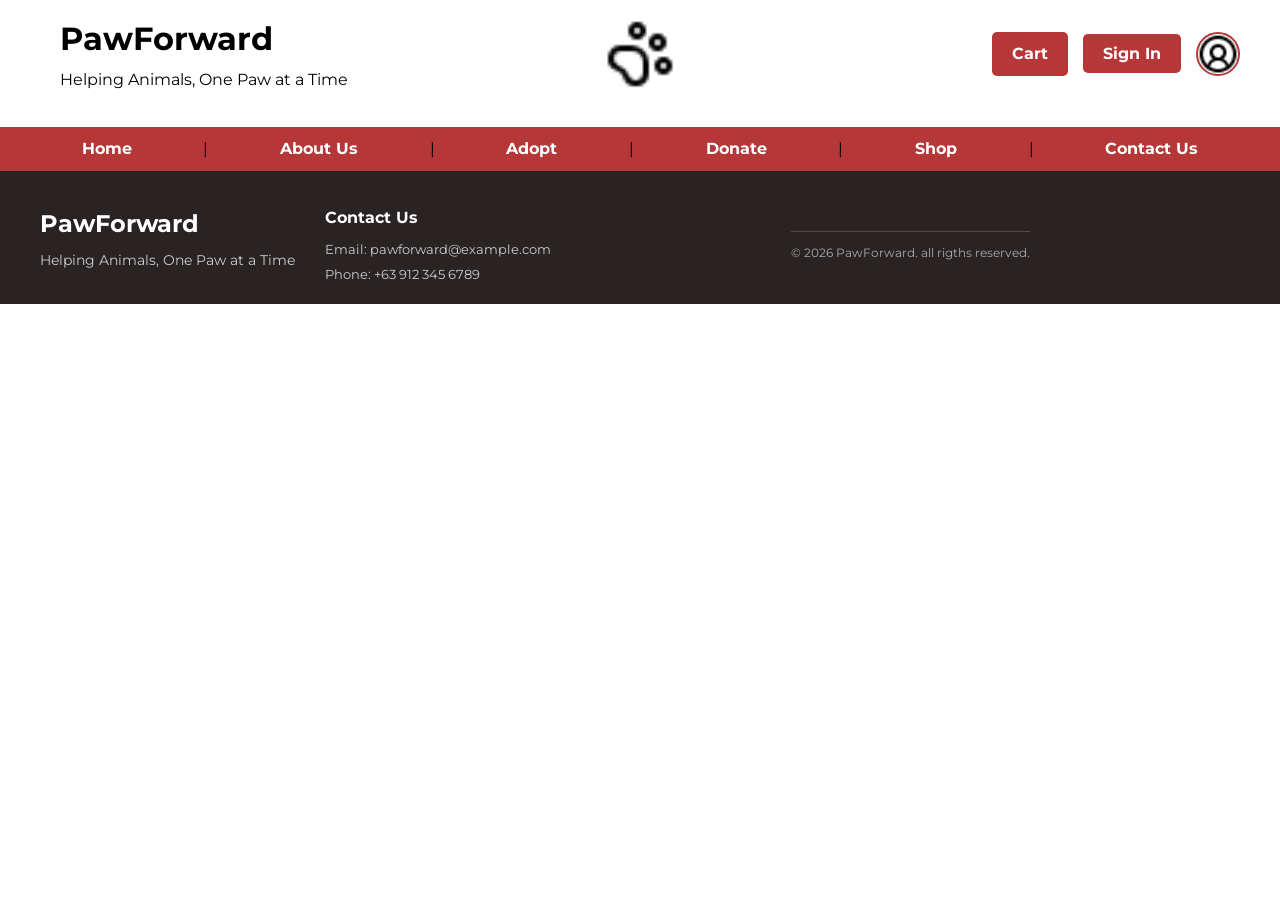
==== about.html @ 4cfcea6f "Initial commit" ====
<!DOCTYPE html>
<html lang="en">
<head>
    <meta charset="UTF-8">
    <meta name="viewport" content="width=device-width, initial-scale=1.0">
    <title>PawForward | About Us</title>
    <link href="https://fonts.googleapis.com/css2?family=Montserrat:wght@400;700&display=swap" rel="stylesheet">
    <link rel="stylesheet" href="style.css">
</head>
<body>
    
<header>
    <div class="header-container">

        <div class="header-left">
            <h1>PawForward</h1>
            <p>Helping Animals, One Paw at a Time</p>
        </div>

        <div class="header-center">
            <img src="images/logo.png" alt="PawForward Logo">
        </div>

        <div class="header-right">
            <a href="cart.html" class="header-button">Cart</a>

            <button type="button" class="header-button" id="openPopup">
                Sign In
            </button>

            <img src="images/user.png" alt="Profile"
                 class="profile-picture">
        </div>

    </div>

    <nav>
        <ul>
            <li><a href="index.html">Home</a></li>
            <li>|</li>
            <li><a href="about.html">About Us</a></li>
            <li>|</li>
            <li><a href="adopt.html">Adopt</a></li>
            <li>|</li>
            <li><a href="donate.html">Donate</a></li>
            <li>|</li>
            <li><a href="shop.html">Shop</a></li>
            <li>|</li>
            <li><a href="contact.html">Contact Us</a></li>
        </ul>
    </nav>
</header>
    <iframe 
        src="popup/account-popup.html"
        id="popFrame"
        class="popup-frame">
    </iframe>
    <div id="footer-placeholder"></div>
    <script src="script.js"></script>
</body>
</html>
---- style.css ----
body {
    margin: 0;
   font-family: 'Montserrat', sans-serif; 
   font-weight: 400;
   font-size: 16px;
   line-height: 1.5;
}

header {
    text-align: left;
}

header h1 {
    margin: 0 0 5px 20px;
}

header p {
    margin: 0 0 0 20px;
}
header h1, nav a {
    font-weight: 700;
}

.header-container {
    display: flex;
    justify-content: space-between;
    align-items: center;
    padding: 15px 40px; 
}

.header-left {
    flex: 1;
    text-align: left;
}

.header-center {
    flex: 1;
    display: flex;
    justify-content: center;
}

.header-center img {
    width: 70px;
    height: 70px;
    object-fit: contain;
}

.header-right {
    flex: 1;
    display: flex;
    justify-content: flex-end;
    align-items: center;
    gap: 15px;
}

nav ul {
    display: flex;
    justify-content: space-evenly;
    align-items: center;
    list-style: none;
    padding: 0;
    margin: 0;
}

nav a {
    text-decoration: none;
    color: white;
    transition: color 0.4s ease, transform 0.4s ease;
    display: inline-block;
}

nav a:hover {
    color: rgb(146, 146, 146);
    transform: scale(1.05);
    
}

nav {
    margin-top: 20px;
    background-color: rgb(182, 55, 55);
    padding: 10px;
    width: 100%;
    box-sizing: border-box;
}

.header-button {
    display: inline-block;
    font-family: inherit;
    font-size: inherit;
    text-decoration: none;
    text-align: center;
    color: white;
    background-color: rgb(182, 55, 55);
    padding: 10px 20px;
    border: none;
    border-radius: 5px;
    font-weight: 700;
    cursor: pointer;
    transition: background-color 0.3s ease, transform 0.3s ease;
}

.header-button:hover {
    background-color: rgb(140, 40, 40);
    transform: translateY(-2px);
}

.profile-picture {
    width: 40px;
    height: 40px;
    border-radius: 50%;
    object-fit: cover;
    border: 2px solid rgb(182, 55, 55);
}

.popup-frame {
    display: none;
    position: fixed;
    top: 0;
    left: 0;
    width: 100%;
    height: 100%;
    border: none;
    z-index: 1000;
}

.intro-section {
    position: relative;
    width: 70%;
    max-width: 800px;
    margin: -80px auto 40px;
    padding: 35px 45px;
    box-sizing: border-box;
    background-color: white;
    text-align: center;
    color: #333;
    border-radius: 10px;
    box-shadow: 0 8px 25px rgba(0, 0, 0, 0.15);
}

.intro-image {
    width: 100%;
    height: 400px;
    overflow: hidden;
}

.intro-image img {
    width: 100%;
    height: 100%;
    display: block;
    object-fit: cover;
    object-position: center;
}

.intro-section h2 {
    font-size: 32px;
    margin: 0 0 15px;
}

.intro-section p {
    max-width: 700px;
    margin: 0 auto;
    line-height: 1.8;
}

.hero {
    min-height: 450px;
    display: flex;
    align-items: center;
    background-image: linear-gradient(
        to right,
        rgb(182, 55, 55) 0%,
        rgba(182, 55, 55, 0.95) 30%,
        rgba(182, 55, 55, 0.75) 45%,
        rgba(182, 55, 55, 0.35) 60%,
        rgba(182, 55, 55, 0.2) 75%,
        rgba(182, 55, 55, 0) 80%
    ),
    url("images/hero-dogs.jpg");

    background-size: 100% 100%;
    background-position: center;
    background-repeat: no-repeat;
}

.hero-content {
    width: 45%;
    padding: 50px;
    color: white;
    box-sizing: border-box;
}

.hero-content h2 {
    font-size: 38px;
    line-height: 1.2;
    margin: 0 0 20px;
}

.hero-content p {
    font-size: 16px;
    line-height: 1.8;
    margin: 0 0 25px
}

.hero-button {
    display: inline-block;
    padding: 12px 25px;
    background-color: white;
    color: rgb(182, 55, 55);
    text-decoration: none;
    font-weight: 700;
    border-radius: 5px;
    transition: background-color 0.3s ease, transform 0.3s ease;
}

.hero-button:hover {
    background-color: #eeeeee;
    transform: translateY(-2px);
}

.container {
    max-width: 1100px;
    margin: 0 auto;
    padding: 40px 20px;
}

.container h2{
    font-size: 32px;
    margin: 0 0 8px;
    text-align: center;
}

.subtitle {
    text-align: center;
    margin: 0 0 35px;
}

.shop-grid {
    display: grid;
    grid-template-columns: repeat(3, 1fr);
    gap: 25px;
}

.item-card {
    display: flex;
    flex-direction: column;
    border: 1px solid #e3d3d3;
    border-radius: 10px;
    overflow: hidden;
    background: white;
    transition: transform 0.3s ease, box-shadow 0.3s ease;
}

.item-card:hover{
    transform: translateY(-4px);
    box-shadow: 0 8px 18px rgba(0, 0, 0, 0.1);
}

.item-img {
    height: 180px;
    background: #faf3f3;
}
 
.item-img img {
    width: 100%;
    height: 100%;
    object-fit: cover;
    display: block;
}

.item-body {
    padding: 18px;
    display: flex;
    flex-direction: column;
    gap: 6px;
    flex: 1;
}

.item-body h3 {
    margin: 0;
    font-size: 18px;
}

.item-body .desc {
    margin: 0;
    font-size: 14px;
}

.price {
    font-weight: 700;
    color: rgb(182, 55, 55);
    font-size: 20px;
}

.stock {
    font-size: 13px;
    color: #777;
}

.btn {
    display: inline-block;
    text-align: center;
    text-decoration: none;
    color: white;
    background-color: rgb(182, 55, 55);
    padding: 10px 18px;
    border-radius: 5px;
    font-weight: 700;
    margin-top: auto;
    transition: background-color 0.3s ease, transform 0.3s ease;
}

.btn:hover {
    background-color: rgb(140, 40, 40);
    transform: translateY(-2px)
}

.animal-grid {
    display: grid;
    grid-template-columns: repeat(3, 1fr);
    gap: 30px;
}

.animal-card {
    display: flex;
    flex-direction: column;
    border: 1px solid #e3d3d3;
    border-radius: 12px;
    overflow: hidden;
    background: white;
    transition: transform 0.3s ease, box-shadow 0.3s ease;
}

.animal-card:hover {
    transform: translateY(-4px);
    box-shadow: 0 8px 18px rgba(0, 0, 0, 0.12);
}

.animal-type {
    margin: 0;
    padding: 12px 18px;
    text-align: center;
    font-size: 14px;
    font-weight: 700;
    color: rgb(182, 55, 55);
    text-transform: uppercase;
    letter-spacing: 0.5px;
    background: #faf3f3;
}

.animal-type span {
    color: #333;
    font-weight: 400;
    text-transform: none;
    letter-spacing: 0;
}

.animal-pic {
    height: 320px;
    background: #faf3f3;
}

.animal-pic img {
    width: 100%;
    height: 100%;
    object-fit: cover;
    display: block;
}

.animal-info {
    padding: 16px 18px 20px;
    display: flex;
    flex-direction: column;
    gap: 6px;
    flex: 1;
}

.animal-info h3 {
    margin: 0;
    font-size: 20px;
}

.animal-desc {
    margin: 0 0 8px;
    font-size: 14px;
    color: #555;
}

.animal-info .btn {
    align-self: center;
    font-size: 14px;
    padding: 8px 16px;
}

.donate-box {
    max-width: 750px;
    margin: 0 auto;
    padding: 30px;
    border: 1px solid #e3d3d3;
    border-radius: 10px;
    background: #faf3f3;
    text-align: center;
}

.raised {
    font-size: 36px;
    font-weight: 28px;
    color: rgb(182, 55, 55);
    margin: 0;
}

.goal-text {
    margin: 0 0 20px;
}

.progress {
    width: 100px;
    height: 28px;
    background: #e8dada;
    border-radius: 20px;
    overflow: hidden;
}

.progress-fill {
    height: 100%;
    width: 0%;
    background: linear-gradient(90deg, rgb(140, 40, 40), rgb(182, 55, 55));
    border-radius: 20px;
    transition: width 0.8s ease; 
}

.progress-marks {
    display: flex;
    justify-content: space-between;
    font-size: 13px;
    margin-top: 6px;
}

.donate-amounts {
    display: flex;
    justify-content: center;
    gap: 12px;
    margin-top: 25px;
    flex-wrap: wrap;
}

.btn-outline {
    background-color: white;
    color: rgb(182, 55, 55);
    border: 2px solid rgb(182, 55, 55);
}

.btn-outlin:hover {
    background-color: #faf3f3;
}

.custom-amount {
    margin-top: 25px;
}

.custom-amount label {
    display: block;
    font-weight: 700;
    margin-bottom: 8px;
}

.amount-input {
    display: flex;
    align-items: center;
    max-width: 260px;
    margin: 0 auto;
    padding: 0 12px;
    background: white;
    border: 2px solid #ccc;
    border-radius: 5px;
}

.amount-input:focus-within {
    border-color: rgb(182, 55, 55);
}

.amount-input span {
    font-weight: 700;
    font-size: 18px;
    color: rgb(182, 55, 55);
}

.amount-input input {
    flex: 1;
    width: 100%;
    padding: 10px;
    border: none;
    background: transparent;
    font-family: inherit;
    font-size: 18px;
}

.donate-now {
    margin-top: 25px;
    padding: 14px 50px;
    font-family: inherit;
    font-size: 18px;
    border: none;
    cursor: pointer;
}
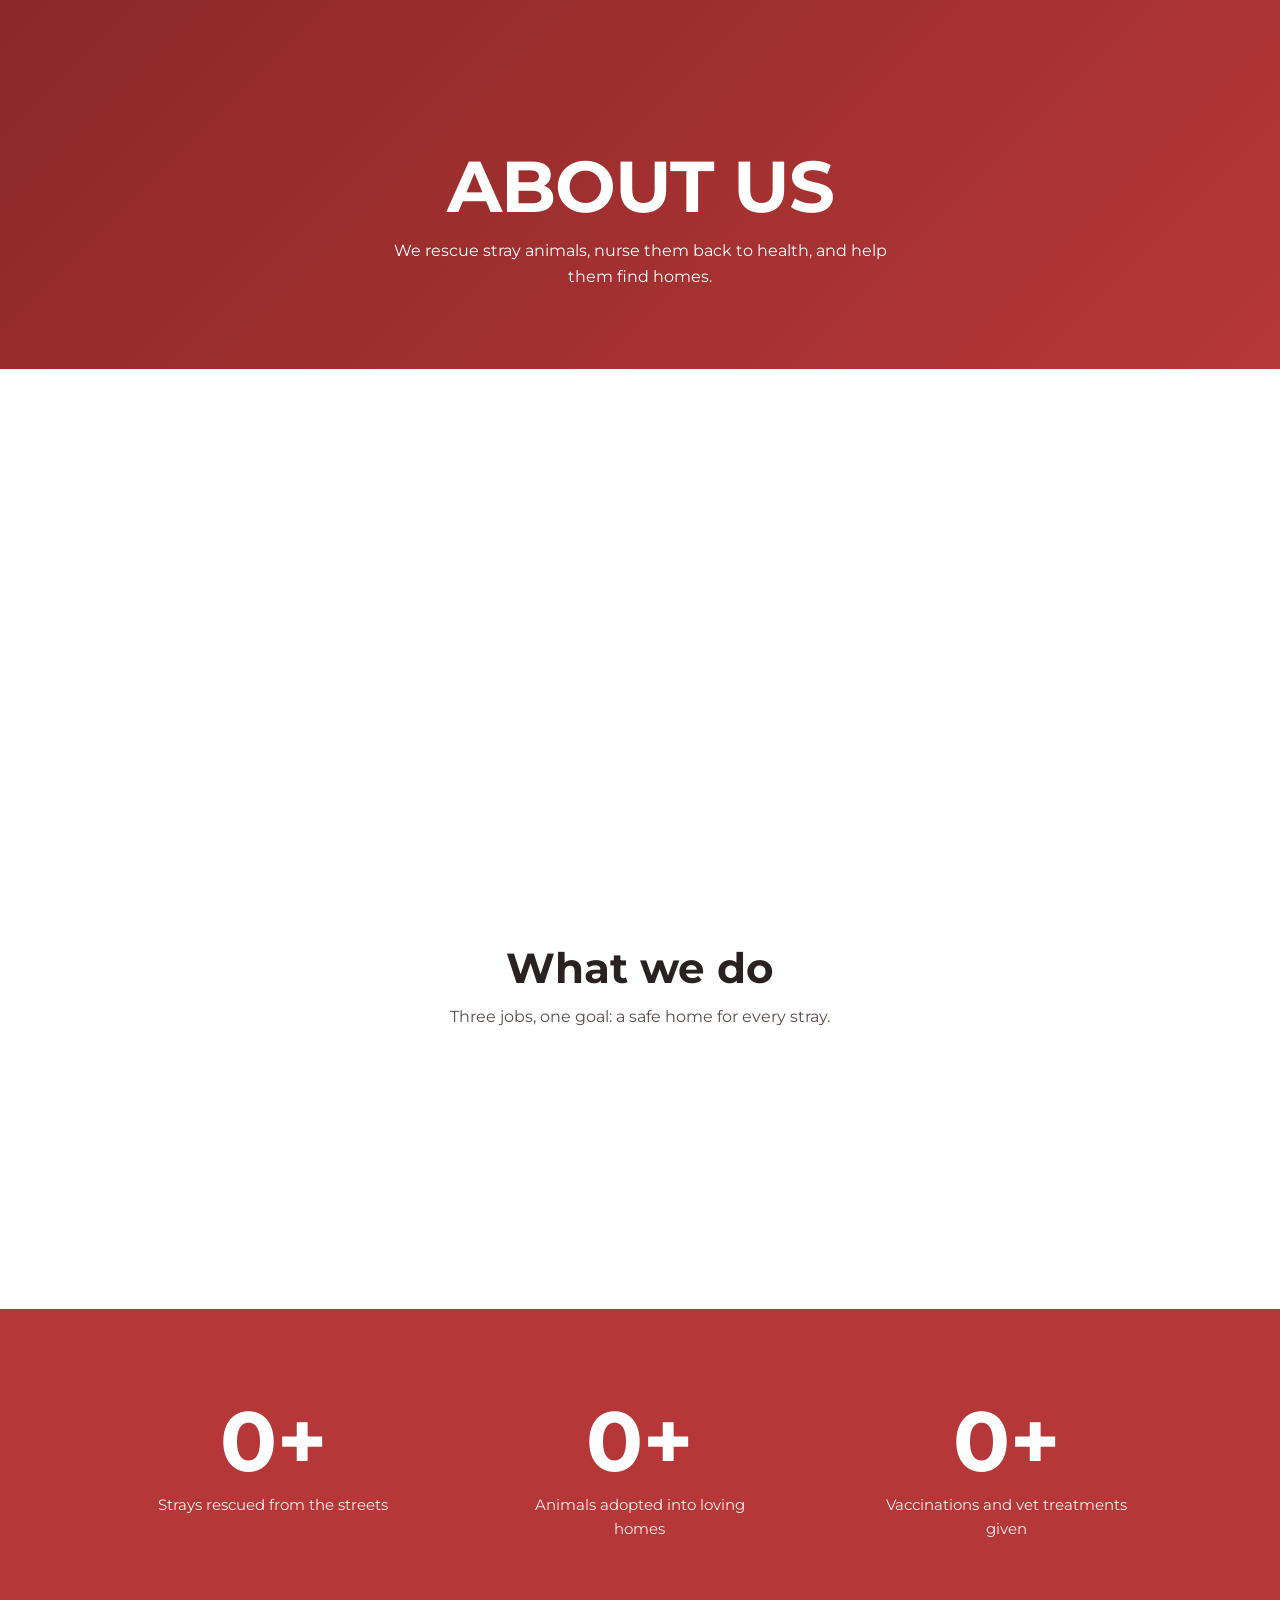
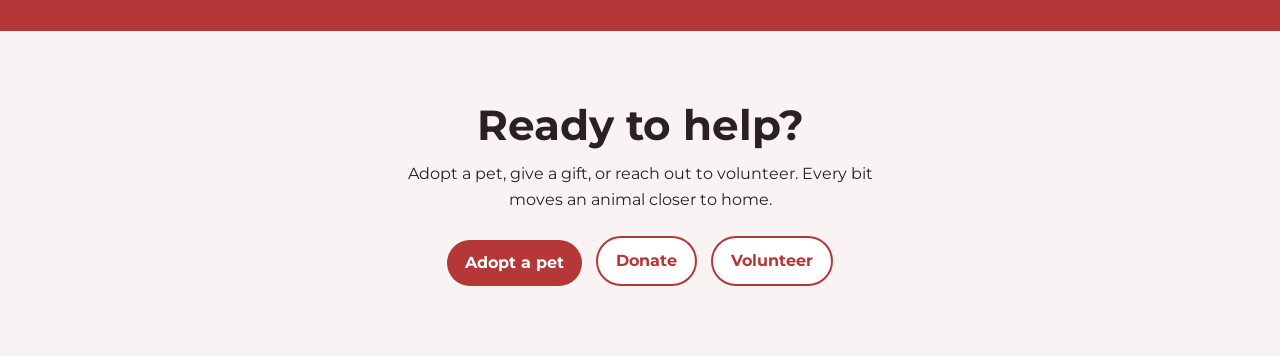
==== commit 92856203: "Initial commit" ====
--- a/about.html
+++ b/about.html
@@ -4,58 +4,65 @@
     <meta charset="UTF-8">
     <meta name="viewport" content="width=device-width, initial-scale=1.0">
     <title>PawForward | About Us</title>
+    <link rel="preconnect" href="https://fonts.googleapis.com">
     <link href="https://fonts.googleapis.com/css2?family=Montserrat:wght@400;700&display=swap" rel="stylesheet">
     <link rel="stylesheet" href="style.css">
 </head>
 <body>
-    
-<header>
-    <div class="header-container">
 
-        <div class="header-left">
-            <h1>PawForward</h1>
-            <p>Helping Animals, One Paw at a Time</p>
+<div id="header-mount"></div>
+<script src="layout.js"></script>
+
+<section class="page-banner">
+    <h1><span>About us</span></h1>
+    <p>We rescue stray animals, nurse them back to health, and help them find homes.</p>
+</section>
+
+<section class="container story">
+    <div class="story-img ph reveal">
+        <img src="images/about-team.jpg" alt="PawForward volunteers with rescued dogs" loading="lazy" onerror="this.remove()">
+    </div>
+    <div class="reveal">
+        <h2>Why we started</h2>
+        <p>PawForward began with a few neighbors feeding the strays on their street. Today we rescue dogs and cats, treat their injuries, vaccinate them, and place them with families who are ready to love them.</p>
+        <p>Every animal that comes through our doors is checked by a vet, fed well, and given time to trust people again.</p>
+        <a href="adopt.html" class="btn">Meet the animals</a>
+    </div>
+</section>
+
+<section class="container" style="padding-top:20px">
+    <h2>What we do</h2>
+    <p class="subtitle">Three jobs, one goal: a safe home for every stray.</p>
+    <div class="pillars">
+        <div class="pillar reveal"><h3>Rescue</h3><p>We respond to reports of strays and injured animals and bring them to safety.</p></div>
+        <div class="pillar reveal"><h3>Rehabilitate</h3><p>Vet care, vaccines, spay and neuter, and daily love until they are healthy and ready.</p></div>
+        <div class="pillar reveal"><h3>Rehome</h3><p>We match each animal with an adopter and follow up after they go home.</p></div>
+    </div>
+</section>
+
+<section class="impact">
+    <div class="container impact-grid">
+        <div><div class="impact-num"><span data-count="1200">0</span>+</div><p>Strays rescued from the streets</p></div>
+        <div><div class="impact-num"><span data-count="850">0</span>+</div><p>Animals adopted into loving homes</p></div>
+        <div><div class="impact-num"><span data-count="3400">0</span>+</div><p>Vaccinations and vet treatments given</p></div>
+    </div>
+</section>
+
+<section class="cta-band">
+    <div class="container">
+        <h2>Ready to help?</h2>
+        <p>Adopt a pet, give a gift, or reach out to volunteer. Every bit moves an animal closer to home.</p>
+        <div class="cta-actions">
+            <a href="adopt.html" class="btn">Adopt a pet</a>
+            <a href="donate.html" class="btn btn-outline">Donate</a>
+            <a href="contact.html" class="btn btn-outline">Volunteer</a>
         </div>
+    </div>
+</section>
 
-        <div class="header-center">
-            <img src="images/logo.png" alt="PawForward Logo">
-        </div>
-
-        <div class="header-right">
-            <a href="cart.html" class="header-button">Cart</a>
-
-            <button type="button" class="header-button" id="openPopup">
-                Sign In
-            </button>
-
-            <img src="images/user.png" alt="Profile"
-                 class="profile-picture">
-        </div>
-
-    </div>
-
-    <nav>
-        <ul>
-            <li><a href="index.html">Home</a></li>
-            <li>|</li>
-            <li><a href="about.html">About Us</a></li>
-            <li>|</li>
-            <li><a href="adopt.html">Adopt</a></li>
-            <li>|</li>
-            <li><a href="donate.html">Donate</a></li>
-            <li>|</li>
-            <li><a href="shop.html">Shop</a></li>
-            <li>|</li>
-            <li><a href="contact.html">Contact Us</a></li>
-        </ul>
-    </nav>
-</header>
-    <iframe 
-        src="popup/account-popup.html"
-        id="popFrame"
-        class="popup-frame">
-    </iframe>
-    <div id="footer-placeholder"></div>
-    <script src="script.js"></script>
+<div id="footer-placeholder"></div>
+<script src="core.js"></script>
+<script src="script.js"></script>
+<script src="cart.js"></script>
 </body>
 </html>
--- a/style.css
+++ b/style.css
@@ -1,504 +1,437 @@
+:root {
+    --red: rgb(182, 55, 55);
+    --red-dark: rgb(140, 40, 40);
+    --blush: #faf3f3;
+    --line: #e3d3d3;
+    --ink: #2a2222;
+    --ease: cubic-bezier(.2, .7, .2, 1);
+}
+
+* { box-sizing: border-box; }
+html { scroll-behavior: smooth; }
+
 body {
     margin: 0;
-   font-family: 'Montserrat', sans-serif; 
-   font-weight: 400;
-   font-size: 16px;
-   line-height: 1.5;
-}
-
-header {
-    text-align: left;
-}
-
-header h1 {
-    margin: 0 0 5px 20px;
-}
-
-header p {
-    margin: 0 0 0 20px;
-}
-header h1, nav a {
-    font-weight: 700;
-}
+    font-family: 'Montserrat', sans-serif;
+    font-size: 16px;
+    line-height: 1.6;
+    color: var(--ink);
+}
+
+img { max-width: 100%; }
+a:focus-visible, button:focus-visible, input:focus-visible { outline: 3px solid #f2b8b8; outline-offset: 2px; }
+
+/* ---------- Header: transparent over hero, solid after scroll ---------- */
+.site-header {
+    position: fixed;
+    inset: 0 0 auto 0;
+    z-index: 100;
+    color: white;
+    transition: background-color .4s var(--ease), box-shadow .4s var(--ease), transform .4s var(--ease);
+}
+.site-header.scrolled {
+    background: var(--red);
+    box-shadow: 0 4px 20px rgba(0, 0, 0, .18);
+}
+.site-header.hide { transform: translateY(-100%); }
 
 .header-container {
     display: flex;
+    align-items: center;
     justify-content: space-between;
-    align-items: center;
-    padding: 15px 40px; 
-}
-
-.header-left {
-    flex: 1;
-    text-align: left;
-}
-
-.header-center {
-    flex: 1;
-    display: flex;
-    justify-content: center;
-}
-
-.header-center img {
-    width: 70px;
-    height: 70px;
-    object-fit: contain;
-}
-
-.header-right {
-    flex: 1;
-    display: flex;
-    justify-content: flex-end;
-    align-items: center;
-    gap: 15px;
-}
-
-nav ul {
-    display: flex;
-    justify-content: space-evenly;
-    align-items: center;
-    list-style: none;
-    padding: 0;
-    margin: 0;
-}
-
+    gap: 20px;
+    padding: 14px 40px;
+}
+.brand { display: flex; align-items: center; gap: 14px; color: inherit; text-decoration: none; }
+.brand img { width: 54px; height: 54px; object-fit: contain; }
+.brand strong { display: block; font-size: 22px; line-height: 1.1; }
+.brand small { font-size: 12px; opacity: .9; }
+
+nav ul { display: flex; align-items: center; gap: 28px; list-style: none; margin: 0; padding: 0; }
 nav a {
+    position: relative;
+    color: white;
     text-decoration: none;
-    color: white;
-    transition: color 0.4s ease, transform 0.4s ease;
-    display: inline-block;
-}
-
-nav a:hover {
-    color: rgb(146, 146, 146);
-    transform: scale(1.05);
-    
-}
-
-nav {
-    margin-top: 20px;
-    background-color: rgb(182, 55, 55);
-    padding: 10px;
-    width: 100%;
-    box-sizing: border-box;
-}
-
+    font-weight: 700;
+    font-size: 15px;
+    padding: 4px 0;
+}
+nav a::after {
+    content: "";
+    position: absolute;
+    left: 0; bottom: 0;
+    width: 100%; height: 2px;
+    background: white;
+    transform: scaleX(0);
+    transform-origin: right;
+    transition: transform .35s var(--ease);
+}
+nav a:hover::after, nav a.active::after { transform: scaleX(1); transform-origin: left; }
+
+.header-right { display: flex; align-items: center; gap: 12px; }
 .header-button {
-    display: inline-block;
-    font-family: inherit;
-    font-size: inherit;
+    font: inherit;
+    font-weight: 700;
+    font-size: 14px;
+    color: white;
     text-decoration: none;
-    text-align: center;
-    color: white;
-    background-color: rgb(182, 55, 55);
-    padding: 10px 20px;
-    border: none;
-    border-radius: 5px;
-    font-weight: 700;
+    background: transparent;
+    border: 2px solid white;
+    padding: 8px 18px;
+    border-radius: 999px;
     cursor: pointer;
-    transition: background-color 0.3s ease, transform 0.3s ease;
-}
-
-.header-button:hover {
-    background-color: rgb(140, 40, 40);
-    transform: translateY(-2px);
-}
-
-.profile-picture {
-    width: 40px;
-    height: 40px;
-    border-radius: 50%;
-    object-fit: cover;
-    border: 2px solid rgb(182, 55, 55);
-}
-
-.popup-frame {
-    display: none;
-    position: fixed;
-    top: 0;
-    left: 0;
-    width: 100%;
-    height: 100%;
-    border: none;
-    z-index: 1000;
-}
-
-.intro-section {
+    transition: background-color .3s, color .3s, transform .3s;
+}
+.header-button:hover { background: white; color: var(--red); transform: translateY(-2px); }
+.header-button.solid { background: white; color: var(--red); }
+.header-button.solid:hover { background: var(--blush); }
+.profile-picture { width: 38px; height: 38px; border-radius: 50%; object-fit: cover; border: 2px solid white; }
+.menu-toggle { display: none; background: none; border: 0; color: white; font-size: 28px; cursor: pointer; }
+
+/* ---------- Hero ---------- */
+.hero {
     position: relative;
-    width: 70%;
-    max-width: 800px;
-    margin: -80px auto 40px;
-    padding: 35px 45px;
-    box-sizing: border-box;
-    background-color: white;
-    text-align: center;
-    color: #333;
-    border-radius: 10px;
-    box-shadow: 0 8px 25px rgba(0, 0, 0, 0.15);
-}
-
-.intro-image {
-    width: 100%;
-    height: 400px;
-    overflow: hidden;
-}
-
-.intro-image img {
-    width: 100%;
-    height: 100%;
-    display: block;
-    object-fit: cover;
-    object-position: center;
-}
-
-.intro-section h2 {
-    font-size: 32px;
-    margin: 0 0 15px;
-}
-
-.intro-section p {
-    max-width: 700px;
-    margin: 0 auto;
-    line-height: 1.8;
-}
-
-.hero {
-    min-height: 450px;
+    min-height: 100vh;
     display: flex;
     align-items: center;
-    background-image: linear-gradient(
-        to right,
-        rgb(182, 55, 55) 0%,
-        rgba(182, 55, 55, 0.95) 30%,
-        rgba(182, 55, 55, 0.75) 45%,
-        rgba(182, 55, 55, 0.35) 60%,
-        rgba(182, 55, 55, 0.2) 75%,
-        rgba(182, 55, 55, 0) 80%
-    ),
-    url("images/hero-dogs.jpg");
-
-    background-size: 100% 100%;
-    background-position: center;
-    background-repeat: no-repeat;
-}
+    overflow: hidden;
+    color: white;
+    background: var(--red-dark);
+}
+.hero-bg {
+    position: absolute; inset: 0;
+    background: url("images/hero-dogs.jpg") center / cover no-repeat;
+    transform: scale(1.12);
+    animation: settle 2.2s var(--ease) forwards;
+}
+.hero::before {
+    content: "";
+    position: absolute; inset: 0; z-index: 1;
+    background: linear-gradient(100deg, rgba(140, 40, 40, .96) 0%, rgba(182, 55, 55, .85) 38%, rgba(182, 55, 55, .25) 70%, rgba(0, 0, 0, 0) 100%);
+}
+@keyframes settle { to { transform: scale(1); } }
 
 .hero-content {
-    width: 45%;
-    padding: 50px;
-    color: white;
-    box-sizing: border-box;
-}
-
-.hero-content h2 {
-    font-size: 38px;
-    line-height: 1.2;
-    margin: 0 0 20px;
-}
-
-.hero-content p {
-    font-size: 16px;
-    line-height: 1.8;
-    margin: 0 0 25px
-}
+    position: relative; z-index: 2;
+    width: 100%;
+    max-width: 1200px;
+    margin: 0 auto;
+    padding: 140px 40px 100px;
+}
+.hero h2 {
+    font-size: clamp(40px, 7vw, 92px);
+    line-height: 1;
+    letter-spacing: -1px;
+    font-weight: 700;
+    text-transform: uppercase;
+    margin: 0 0 24px;
+    max-width: 11ch;
+}
+.hero h2 .line { display: block; overflow: hidden; }
+.hero h2 .line span {
+    display: block;
+    transform: translateY(110%);
+    animation: rise .9s var(--ease) forwards;
+}
+.hero h2 .line:nth-child(2) span { animation-delay: .12s; }
+.hero h2 .line:nth-child(3) span { animation-delay: .24s; }
+@keyframes rise { to { transform: translateY(0); } }
+
+.hero p {
+    max-width: 480px;
+    font-size: 18px;
+    margin: 0 0 32px;
+    opacity: 0;
+    animation: fade .8s .7s var(--ease) forwards;
+}
+.hero-actions { display: flex; flex-wrap: wrap; gap: 14px; opacity: 0; animation: fade .8s .9s var(--ease) forwards; }
+@keyframes fade { to { opacity: 1; } }
 
 .hero-button {
     display: inline-block;
-    padding: 12px 25px;
-    background-color: white;
-    color: rgb(182, 55, 55);
+    padding: 14px 30px;
+    background: white;
+    color: var(--red);
+    font-weight: 700;
     text-decoration: none;
-    font-weight: 700;
-    border-radius: 5px;
-    transition: background-color 0.3s ease, transform 0.3s ease;
-}
-
-.hero-button:hover {
-    background-color: #eeeeee;
-    transform: translateY(-2px);
-}
-
-.container {
-    max-width: 1100px;
+    border-radius: 999px;
+    transition: transform .3s var(--ease), box-shadow .3s;
+}
+.hero-button:hover { transform: translateY(-3px); box-shadow: 0 10px 24px rgba(0, 0, 0, .25); }
+.hero-button.ghost { background: transparent; color: white; border: 2px solid white; }
+
+/* ---------- Layout helpers ---------- */
+.container { max-width: 1100px; margin: 0 auto; padding: 90px 20px; }
+.container h2, .section-title { font-size: clamp(28px, 4vw, 42px); line-height: 1.15; margin: 0 0 12px; text-align: center; }
+.subtitle { text-align: center; max-width: 620px; margin: 0 auto 50px; color: #5a4a4a; }
+
+/* ---------- Story (replaces old intro) ---------- */
+.story { display: grid; grid-template-columns: 1fr 1fr; align-items: center; gap: 60px; }
+.story-img { border-radius: 16px; overflow: hidden; aspect-ratio: 4 / 3; }
+.story-img img { width: 100%; height: 100%; object-fit: cover; display: block; transition: transform 1.2s var(--ease); }
+.story-img:hover img { transform: scale(1.05); }
+.story h2 { text-align: left; }
+.story p { margin: 0 0 24px; }
+
+/* ---------- Impact numbers ---------- */
+.impact { background: var(--red); color: white; }
+.impact-grid { display: grid; grid-template-columns: repeat(3, 1fr); gap: 40px; text-align: center; }
+.impact-num { font-size: clamp(44px, 7vw, 84px); font-weight: 700; line-height: 1; }
+.impact-grid p { margin: 10px auto 0; max-width: 260px; font-size: 15px; opacity: .92; }
+
+/* ---------- Ways to help ---------- */
+.help-grid { display: grid; grid-template-columns: repeat(3, 1fr); gap: 24px; }
+.help-card {
+    position: relative;
+    display: flex; flex-direction: column; justify-content: flex-end;
+    min-height: 360px;
+    padding: 26px;
+    border-radius: 14px;
+    overflow: hidden;
+    color: white;
+    text-decoration: none;
+    background: var(--red-dark);
+}
+.help-card img { position: absolute; inset: 0; width: 100%; height: 100%; object-fit: cover; transition: transform .8s var(--ease); }
+.help-card::before { content: ""; position: absolute; inset: 0; z-index: 1; background: linear-gradient(to top, rgba(60, 15, 15, .9), rgba(60, 15, 15, 0) 65%); }
+.help-card > * { position: relative; z-index: 2; }
+.help-card h3 { margin: 0 0 6px; font-size: 22px; }
+.help-card p { margin: 0; font-size: 14px; max-height: 0; opacity: 0; overflow: hidden; transition: max-height .5s var(--ease), opacity .5s, margin .5s; }
+.help-card:hover img, .help-card:focus-visible img { transform: scale(1.08); }
+.help-card:hover p, .help-card:focus-visible p { max-height: 120px; opacity: 1; margin-top: 8px; }
+
+/* ---------- Donate widget ---------- */
+.donate-section { position: relative; background: url("images/hero-dogs.jpg") center / cover fixed; }
+.donate-section::before { content: ""; position: absolute; inset: 0; background: rgba(110, 30, 30, .82); }
+.donate-box {
+    position: relative;
+    max-width: 640px;
     margin: 0 auto;
-    padding: 40px 20px;
-}
-
-.container h2{
-    font-size: 32px;
-    margin: 0 0 8px;
+    padding: 44px 36px;
+    background: white;
+    border-radius: 18px;
     text-align: center;
-}
-
-.subtitle {
+    box-shadow: 0 20px 60px rgba(0, 0, 0, .3);
+}
+.donate-box h2 { margin-bottom: 8px; }
+.donate-amounts { display: flex; justify-content: center; flex-wrap: wrap; gap: 12px; margin: 26px 0 18px; }
+.amount-btn {
+    font: inherit; font-weight: 700; font-size: 18px;
+    min-width: 96px; padding: 12px 20px;
+    color: var(--red); background: white;
+    border: 2px solid var(--red); border-radius: 10px;
+    cursor: pointer;
+    transition: background-color .25s, color .25s, transform .25s var(--ease);
+}
+.amount-btn:hover { transform: translateY(-2px); }
+.amount-btn.selected { background: var(--red); color: white; transform: scale(1.06); }
+.amount-input {
+    display: flex; align-items: center;
+    max-width: 200px; margin: 0 auto 6px; padding: 0 12px;
+    border: 2px solid #ccc; border-radius: 10px;
+}
+.amount-input:focus-within { border-color: var(--red); }
+.amount-input span { font-weight: 700; color: var(--red); }
+.amount-input input { flex: 1; width: 100%; border: 0; padding: 10px; font: inherit; font-size: 18px; background: transparent; }
+.donate-impact { min-height: 1.6em; margin: 14px 0 20px; color: var(--red); font-weight: 700; }
+.donate-now {
+    font: inherit; font-weight: 700; font-size: 18px;
+    padding: 14px 54px; color: white; background: var(--red);
+    border: 0; border-radius: 999px; cursor: pointer;
+    transition: background-color .3s, transform .3s var(--ease);
+}
+.donate-now:hover { background: var(--red-dark); transform: translateY(-2px); }
+
+/* ---------- Progress (fixed width bug) ---------- */
+.raised { font-size: 36px; font-weight: 700; color: var(--red); margin: 0; }
+.goal-text { margin: 0 0 16px; }
+.progress { width: 100%; height: 14px; background: #e8dada; border-radius: 20px; overflow: hidden; }
+.progress-fill { height: 100%; width: 0; background: linear-gradient(90deg, var(--red-dark), var(--red)); border-radius: 20px; transition: width 1.4s var(--ease); }
+
+/* ---------- Existing cards (shop/adopt pages) ---------- */
+.shop-grid, .animal-grid { display: grid; grid-template-columns: repeat(3, 1fr); gap: 28px; }
+.item-card, .animal-card { display: flex; flex-direction: column; border: 1px solid var(--line); border-radius: 12px; overflow: hidden; background: white; transition: transform .3s var(--ease), box-shadow .3s; }
+.item-card:hover, .animal-card:hover { transform: translateY(-5px); box-shadow: 0 12px 26px rgba(0, 0, 0, .12); }
+.item-img { height: 180px; background: var(--blush); }
+.animal-pic { height: 320px; background: var(--blush); overflow: hidden; }
+.item-img img, .animal-pic img { width: 100%; height: 100%; object-fit: cover; display: block; transition: transform .7s var(--ease); }
+.animal-card:hover .animal-pic img { transform: scale(1.06); }
+.item-body, .animal-info { padding: 18px; display: flex; flex-direction: column; gap: 6px; flex: 1; }
+.animal-type { margin: 0; padding: 12px 18px; text-align: center; font-size: 14px; font-weight: 700; color: var(--red); background: var(--blush); }
+.animal-type span { color: var(--ink); font-weight: 400; }
+.price { font-weight: 700; color: var(--red); font-size: 20px; }
+.stock { font-size: 13px; color: #777; }
+.btn { display: inline-block; text-align: center; text-decoration: none; color: white; background: var(--red); padding: 10px 18px; border: 0; border-radius: 999px; font-weight: 700; margin-top: auto; transition: background-color .3s, transform .3s; }
+.btn:hover { background: var(--red-dark); transform: translateY(-2px); }
+.btn-outline { background: white; color: var(--red); border: 2px solid var(--red); }
+.btn-outline:hover { background: var(--blush); }
+
+/* ---------- Popup ---------- */
+.popup-frame { display: none; position: fixed; inset: 0; width: 100%; height: 100%; border: 0; z-index: 1000; }
+
+/* ---------- Scroll reveal (used sparingly) ---------- */
+.reveal { opacity: 0; transform: translateY(30px); transition: opacity .8s var(--ease), transform .8s var(--ease); }
+.reveal.in { opacity: 1; transform: none; }
+.help-grid .reveal:nth-child(2) { transition-delay: .12s; }
+.help-grid .reveal:nth-child(3) { transition-delay: .24s; }
+
+/* ---------- Responsive ---------- */
+@media (max-width: 900px) {
+    .header-container { padding: 12px 20px; }
+    .menu-toggle { display: block; }
+    nav { position: absolute; top: 100%; left: 0; right: 0; background: var(--red); max-height: 0; overflow: hidden; transition: max-height .4s var(--ease); }
+    nav.open { max-height: 400px; }
+    nav ul { flex-direction: column; align-items: flex-start; gap: 0; padding: 10px 24px 20px; }
+    nav li { padding: 8px 0; }
+    .header-right .cart-link, .greeting, .profile-picture { display: none; }
+    .header-right .header-button { padding: 7px 14px; font-size: 13px; }
+    .mobile-only { display: block; }
+    .back-btn { left: 20px; top: 92px; }
+    .brand small { display: none; }
+    .hero-content { padding: 120px 24px 80px; }
+    .hero::before { background: linear-gradient(to top, rgba(140, 40, 40, .95), rgba(182, 55, 55, .6)); }
+    .story, .impact-grid, .help-grid, .shop-grid, .animal-grid { grid-template-columns: 1fr; }
+    .story { gap: 30px; }
+    .donate-section { background-attachment: scroll; }
+}
+
+@media (prefers-reduced-motion: reduce) {
+    *, *::before, *::after { animation-duration: .01ms !important; animation-delay: 0s !important; transition-duration: .01ms !important; }
+    .reveal, .hero h2 .line span, .hero p, .hero-actions { opacity: 1; transform: none; }
+    html { scroll-behavior: auto; }
+}
+
+/* ================= Inner pages (donate, contact, etc.) ================= */
+.page-banner {
+    padding: 150px 20px 80px;
     text-align: center;
-    margin: 0 0 35px;
-}
-
-.shop-grid {
-    display: grid;
-    grid-template-columns: repeat(3, 1fr);
-    gap: 25px;
-}
-
-.item-card {
-    display: flex;
-    flex-direction: column;
-    border: 1px solid #e3d3d3;
-    border-radius: 10px;
-    overflow: hidden;
-    background: white;
-    transition: transform 0.3s ease, box-shadow 0.3s ease;
-}
-
-.item-card:hover{
-    transform: translateY(-4px);
-    box-shadow: 0 8px 18px rgba(0, 0, 0, 0.1);
-}
-
-.item-img {
-    height: 180px;
-    background: #faf3f3;
-}
- 
-.item-img img {
-    width: 100%;
-    height: 100%;
-    object-fit: cover;
-    display: block;
-}
-
-.item-body {
-    padding: 18px;
-    display: flex;
-    flex-direction: column;
-    gap: 6px;
-    flex: 1;
-}
-
-.item-body h3 {
-    margin: 0;
-    font-size: 18px;
-}
-
-.item-body .desc {
-    margin: 0;
-    font-size: 14px;
-}
-
-.price {
-    font-weight: 700;
-    color: rgb(182, 55, 55);
-    font-size: 20px;
-}
-
-.stock {
-    font-size: 13px;
-    color: #777;
-}
-
-.btn {
-    display: inline-block;
-    text-align: center;
-    text-decoration: none;
-    color: white;
-    background-color: rgb(182, 55, 55);
-    padding: 10px 18px;
-    border-radius: 5px;
-    font-weight: 700;
-    margin-top: auto;
-    transition: background-color 0.3s ease, transform 0.3s ease;
-}
-
-.btn:hover {
-    background-color: rgb(140, 40, 40);
-    transform: translateY(-2px)
-}
-
-.animal-grid {
-    display: grid;
-    grid-template-columns: repeat(3, 1fr);
-    gap: 30px;
-}
-
-.animal-card {
-    display: flex;
-    flex-direction: column;
-    border: 1px solid #e3d3d3;
-    border-radius: 12px;
-    overflow: hidden;
-    background: white;
-    transition: transform 0.3s ease, box-shadow 0.3s ease;
-}
-
-.animal-card:hover {
-    transform: translateY(-4px);
-    box-shadow: 0 8px 18px rgba(0, 0, 0, 0.12);
-}
-
-.animal-type {
-    margin: 0;
-    padding: 12px 18px;
-    text-align: center;
-    font-size: 14px;
-    font-weight: 700;
-    color: rgb(182, 55, 55);
-    text-transform: uppercase;
-    letter-spacing: 0.5px;
-    background: #faf3f3;
-}
-
-.animal-type span {
-    color: #333;
-    font-weight: 400;
-    text-transform: none;
-    letter-spacing: 0;
-}
-
-.animal-pic {
-    height: 320px;
-    background: #faf3f3;
-}
-
-.animal-pic img {
-    width: 100%;
-    height: 100%;
-    object-fit: cover;
-    display: block;
-}
-
-.animal-info {
-    padding: 16px 18px 20px;
-    display: flex;
-    flex-direction: column;
-    gap: 6px;
-    flex: 1;
-}
-
-.animal-info h3 {
-    margin: 0;
-    font-size: 20px;
-}
-
-.animal-desc {
-    margin: 0 0 8px;
-    font-size: 14px;
-    color: #555;
-}
-
-.animal-info .btn {
-    align-self: center;
-    font-size: 14px;
-    padding: 8px 16px;
-}
-
-.donate-box {
-    max-width: 750px;
-    margin: 0 auto;
-    padding: 30px;
-    border: 1px solid #e3d3d3;
-    border-radius: 10px;
-    background: #faf3f3;
-    text-align: center;
-}
-
-.raised {
-    font-size: 36px;
-    font-weight: 28px;
-    color: rgb(182, 55, 55);
-    margin: 0;
-}
-
-.goal-text {
-    margin: 0 0 20px;
-}
-
-.progress {
-    width: 100px;
-    height: 28px;
-    background: #e8dada;
-    border-radius: 20px;
-    overflow: hidden;
-}
-
-.progress-fill {
-    height: 100%;
-    width: 0%;
-    background: linear-gradient(90deg, rgb(140, 40, 40), rgb(182, 55, 55));
-    border-radius: 20px;
-    transition: width 0.8s ease; 
-}
-
-.progress-marks {
-    display: flex;
-    justify-content: space-between;
-    font-size: 13px;
-    margin-top: 6px;
-}
-
-.donate-amounts {
-    display: flex;
-    justify-content: center;
-    gap: 12px;
-    margin-top: 25px;
-    flex-wrap: wrap;
-}
-
-.btn-outline {
-    background-color: white;
-    color: rgb(182, 55, 55);
-    border: 2px solid rgb(182, 55, 55);
-}
-
-.btn-outlin:hover {
-    background-color: #faf3f3;
-}
-
-.custom-amount {
-    margin-top: 25px;
-}
-
-.custom-amount label {
-    display: block;
-    font-weight: 700;
-    margin-bottom: 8px;
-}
-
-.amount-input {
-    display: flex;
-    align-items: center;
-    max-width: 260px;
-    margin: 0 auto;
-    padding: 0 12px;
-    background: white;
-    border: 2px solid #ccc;
-    border-radius: 5px;
-}
-
-.amount-input:focus-within {
-    border-color: rgb(182, 55, 55);
-}
-
-.amount-input span {
-    font-weight: 700;
-    font-size: 18px;
-    color: rgb(182, 55, 55);
-}
-
-.amount-input input {
-    flex: 1;
-    width: 100%;
-    padding: 10px;
-    border: none;
-    background: transparent;
-    font-family: inherit;
-    font-size: 18px;
-}
-
-.donate-now {
-    margin-top: 25px;
-    padding: 14px 50px;
-    font-family: inherit;
-    font-size: 18px;
-    border: none;
-    cursor: pointer;
-}+    color: white;
+    background: linear-gradient(135deg, var(--red-dark), var(--red));
+}
+.page-banner h1 { margin: 0; font-size: clamp(38px, 6vw, 72px); line-height: 1; text-transform: uppercase; letter-spacing: -1px; overflow: hidden; }
+.page-banner h1 span { display: block; transform: translateY(110%); animation: rise .9s var(--ease) forwards; }
+.page-banner p { max-width: 520px; margin: 16px auto 0; opacity: 0; animation: fade .8s .4s var(--ease) forwards; }
+
+.progress-marks { display: flex; justify-content: space-between; font-size: 13px; margin-top: 6px; color: #6b5a5a; }
+.donate-box.card { border: 1px solid var(--line); box-shadow: 0 12px 40px rgba(110, 30, 30, .12); }
+.raised-wrap { margin-bottom: 4px; }
+.thanks { margin: 18px 0 0; padding: 12px 16px; border-radius: 10px; background: var(--blush); color: var(--red-dark); font-weight: 700; opacity: 0; transform: translateY(8px); transition: opacity .5s var(--ease), transform .5s var(--ease); }
+.thanks.show { opacity: 1; transform: none; }
+
+/* Contact */
+.contact-wrap { display: grid; grid-template-columns: 1fr 1.4fr; gap: 50px; align-items: start; }
+.contact-info h2 { text-align: left; }
+.info-item { padding: 16px 0; border-bottom: 1px solid var(--line); }
+.info-item strong { display: block; color: var(--red); font-size: 14px; }
+.contact-form { display: flex; flex-direction: column; gap: 6px; padding: 34px; border: 1px solid var(--line); border-radius: 18px; box-shadow: 0 12px 40px rgba(110, 30, 30, .1); }
+.contact-form label { font-weight: 700; font-size: 14px; margin-top: 10px; }
+.contact-form input, .contact-form select, .contact-form textarea {
+    font: inherit; padding: 12px 14px; border: 2px solid #ddd; border-radius: 10px; background: white;
+    transition: border-color .25s, box-shadow .25s;
+}
+.contact-form input:focus, .contact-form select:focus, .contact-form textarea:focus { outline: 0; border-color: var(--red); box-shadow: 0 0 0 4px rgba(182, 55, 55, .12); }
+.contact-form textarea { min-height: 140px; resize: vertical; }
+.contact-form .donate-now { margin-top: 22px; align-self: flex-start; }
+
+@media (max-width: 900px) { .contact-wrap { grid-template-columns: 1fr; } .contact-form { padding: 24px; } }
+
+/* ================= Cart ================= */
+.cart-layout { display: grid; grid-template-columns: 1.6fr 1fr; gap: 36px; align-items: start; }
+.cart-list { display: flex; flex-direction: column; gap: 16px; }
+.cart-item {
+    display: grid; grid-template-columns: 90px 1fr auto; gap: 18px; align-items: center;
+    padding: 16px; border: 1px solid var(--line); border-radius: 14px; background: white;
+    animation: fade .4s var(--ease) both;
+}
+.cart-item.removing { opacity: 0; transform: translateX(30px); transition: opacity .3s, transform .3s; }
+.cart-item img { width: 90px; height: 90px; object-fit: cover; border-radius: 10px; background: var(--blush); }
+.cart-item h3 { margin: 0 0 4px; font-size: 17px; }
+.cart-item .unit { margin: 0; font-size: 14px; color: #6b5a5a; }
+.cart-side { display: flex; flex-direction: column; align-items: flex-end; gap: 10px; }
+.line-total { font-weight: 700; color: var(--red); font-size: 18px; }
+.qty { display: inline-flex; align-items: center; border: 2px solid var(--line); border-radius: 999px; overflow: hidden; }
+.qty button { width: 34px; height: 34px; border: 0; background: white; font: inherit; font-size: 18px; font-weight: 700; color: var(--red); cursor: pointer; transition: background-color .2s; }
+.qty button:hover { background: var(--blush); }
+.qty span { min-width: 30px; text-align: center; font-weight: 700; }
+.remove-btn { border: 0; background: none; font: inherit; font-size: 13px; color: #8a7878; text-decoration: underline; cursor: pointer; }
+.remove-btn:hover { color: var(--red); }
+
+.summary { position: sticky; top: 100px; padding: 28px; border: 1px solid var(--line); border-radius: 18px; background: var(--blush); }
+.summary h2 { text-align: left; font-size: 24px; margin-bottom: 16px; }
+.summary-row { display: flex; justify-content: space-between; padding: 8px 0; }
+.summary-row.total { margin-top: 8px; padding-top: 16px; border-top: 2px solid var(--line); font-weight: 700; font-size: 20px; }
+.summary-note { font-size: 13px; color: #6b5a5a; margin: 6px 0 0; }
+.summary .donate-now { width: 100%; margin-top: 20px; padding: 14px; }
+.cart-empty { text-align: center; padding: 60px 20px; }
+.cart-empty h2 { margin-bottom: 8px; }
+.cart-empty p { margin: 0 0 24px; color: #6b5a5a; }
+
+@media (max-width: 900px) {
+    .cart-layout { grid-template-columns: 1fr; }
+    .summary { position: static; }
+    .cart-item { grid-template-columns: 70px 1fr; }
+    .cart-item img { width: 70px; height: 70px; }
+    .cart-side { grid-column: 1 / -1; flex-direction: row; justify-content: space-between; align-items: center; }
+}
+
+/* ================= Auth UI, back button, donate gate ================= */
+.greeting { font-weight: 700; font-size: 14px; white-space: nowrap; }
+.mobile-only { display: none; }
+.page-banner { position: relative; }
+.back-btn {
+    position: absolute; left: 40px; top: 108px;
+    display: inline-flex; align-items: center; gap: 6px;
+    font: inherit; font-weight: 700; font-size: 14px; color: white;
+    background: rgba(255, 255, 255, .14); border: 2px solid rgba(255, 255, 255, .7);
+    padding: 7px 16px; border-radius: 999px; cursor: pointer;
+    transition: background-color .3s, color .3s, transform .3s var(--ease);
+}
+.back-btn:hover { background: white; color: var(--red); transform: translateX(-3px); }
+
+.gate { margin: 0 0 24px; padding: 18px 20px; border-radius: 12px; background: var(--blush); border: 2px dashed var(--red); }
+.gate strong { display: block; color: var(--red-dark); margin-bottom: 4px; }
+.gate p { margin: 0 0 12px; font-size: 14px; }
+.gate[hidden] { display: none; }
+
+@media (max-width: 900px) {
+    .mobile-only { display: block; }
+    .back-btn { left: 20px; top: 92px; }
+}
+
+/* ================= Page transitions ================= */
+body > *:not(.site-header):not(.popup-frame):not(script) { animation: pageIn .55s var(--ease); }
+@keyframes pageIn { from { opacity: 0; transform: translateY(14px); } }
+body > * { transition: opacity .25s ease, transform .25s ease; }
+body.leaving > *:not(.site-header):not(.popup-frame) { opacity: 0; transform: translateY(-8px); }
+.item-card, .animal-card { animation: cardIn .5s var(--ease) backwards; animation-delay: calc(var(--i, 0) * 60ms); }
+@keyframes cardIn { from { opacity: 0; transform: translateY(16px); } }
+
+/* ================= Shared bits for About / Adopt / Shop ================= */
+.ph { background: var(--blush) url("data:image/svg+xml,%3Csvg xmlns='http://www.w3.org/2000/svg' viewBox='0 0 64 64'%3E%3Cg fill='%23e3c9c9'%3E%3Cellipse cx='32' cy='42' rx='13' ry='11'/%3E%3Ccircle cx='15' cy='28' r='6'/%3E%3Ccircle cx='27' cy='17' r='6'/%3E%3Ccircle cx='41' cy='17' r='6'/%3E%3Ccircle cx='53' cy='28' r='6'/%3E%3C/g%3E%3C/svg%3E") center / 64px no-repeat; }
+.chips { display: flex; justify-content: center; flex-wrap: wrap; gap: 10px; margin: 0 0 36px; }
+.chip { font: inherit; font-weight: 700; font-size: 14px; padding: 9px 20px; color: var(--red); background: white; border: 2px solid var(--red); border-radius: 999px; cursor: pointer; transition: background-color .25s, color .25s, transform .25s var(--ease); }
+.chip:hover { transform: translateY(-2px); }
+.chip[aria-pressed="true"] { background: var(--red); color: white; }
+.grid-empty { grid-column: 1 / -1; text-align: center; color: #6b5a5a; }
+.item-body .desc { margin: 0; font-size: 14px; color: #555; }
+.item-body h3 { margin: 0; font-size: 18px; }
+.item-card .btn { margin-top: 10px; border: 0; font: inherit; font-weight: 700; cursor: pointer; }
+
+.pillars { display: grid; grid-template-columns: repeat(3, 1fr); gap: 30px; }
+.pillar { padding-top: 18px; border-top: 4px solid var(--red); }
+.pillar h3 { margin: 0 0 8px; font-size: 20px; }
+.pillar p { margin: 0; color: #4a3c3c; }
+
+.steps { display: grid; grid-template-columns: repeat(3, 1fr); gap: 30px; counter-reset: step; }
+.step { position: relative; padding-left: 58px; }
+.step::before { counter-increment: step; content: counter(step); position: absolute; left: 0; top: 0; width: 42px; height: 42px; display: grid; place-items: center; border-radius: 50%; background: var(--red); color: white; font-weight: 700; font-size: 18px; }
+.step h3 { margin: 0 0 6px; font-size: 18px; }
+.step p { margin: 0; font-size: 14px; color: #4a3c3c; }
+
+.cta-band { background: var(--blush); text-align: center; }
+.cta-band .container { padding: 70px 20px; }
+.cta-band p { max-width: 520px; margin: 0 auto 24px; }
+.cta-actions { display: flex; justify-content: center; flex-wrap: wrap; gap: 14px; }
+
+@media (max-width: 900px) { .pillars, .steps { grid-template-columns: 1fr; } }
+@media (prefers-reduced-motion: reduce) { body > *:not(.site-header) { animation: none; } }
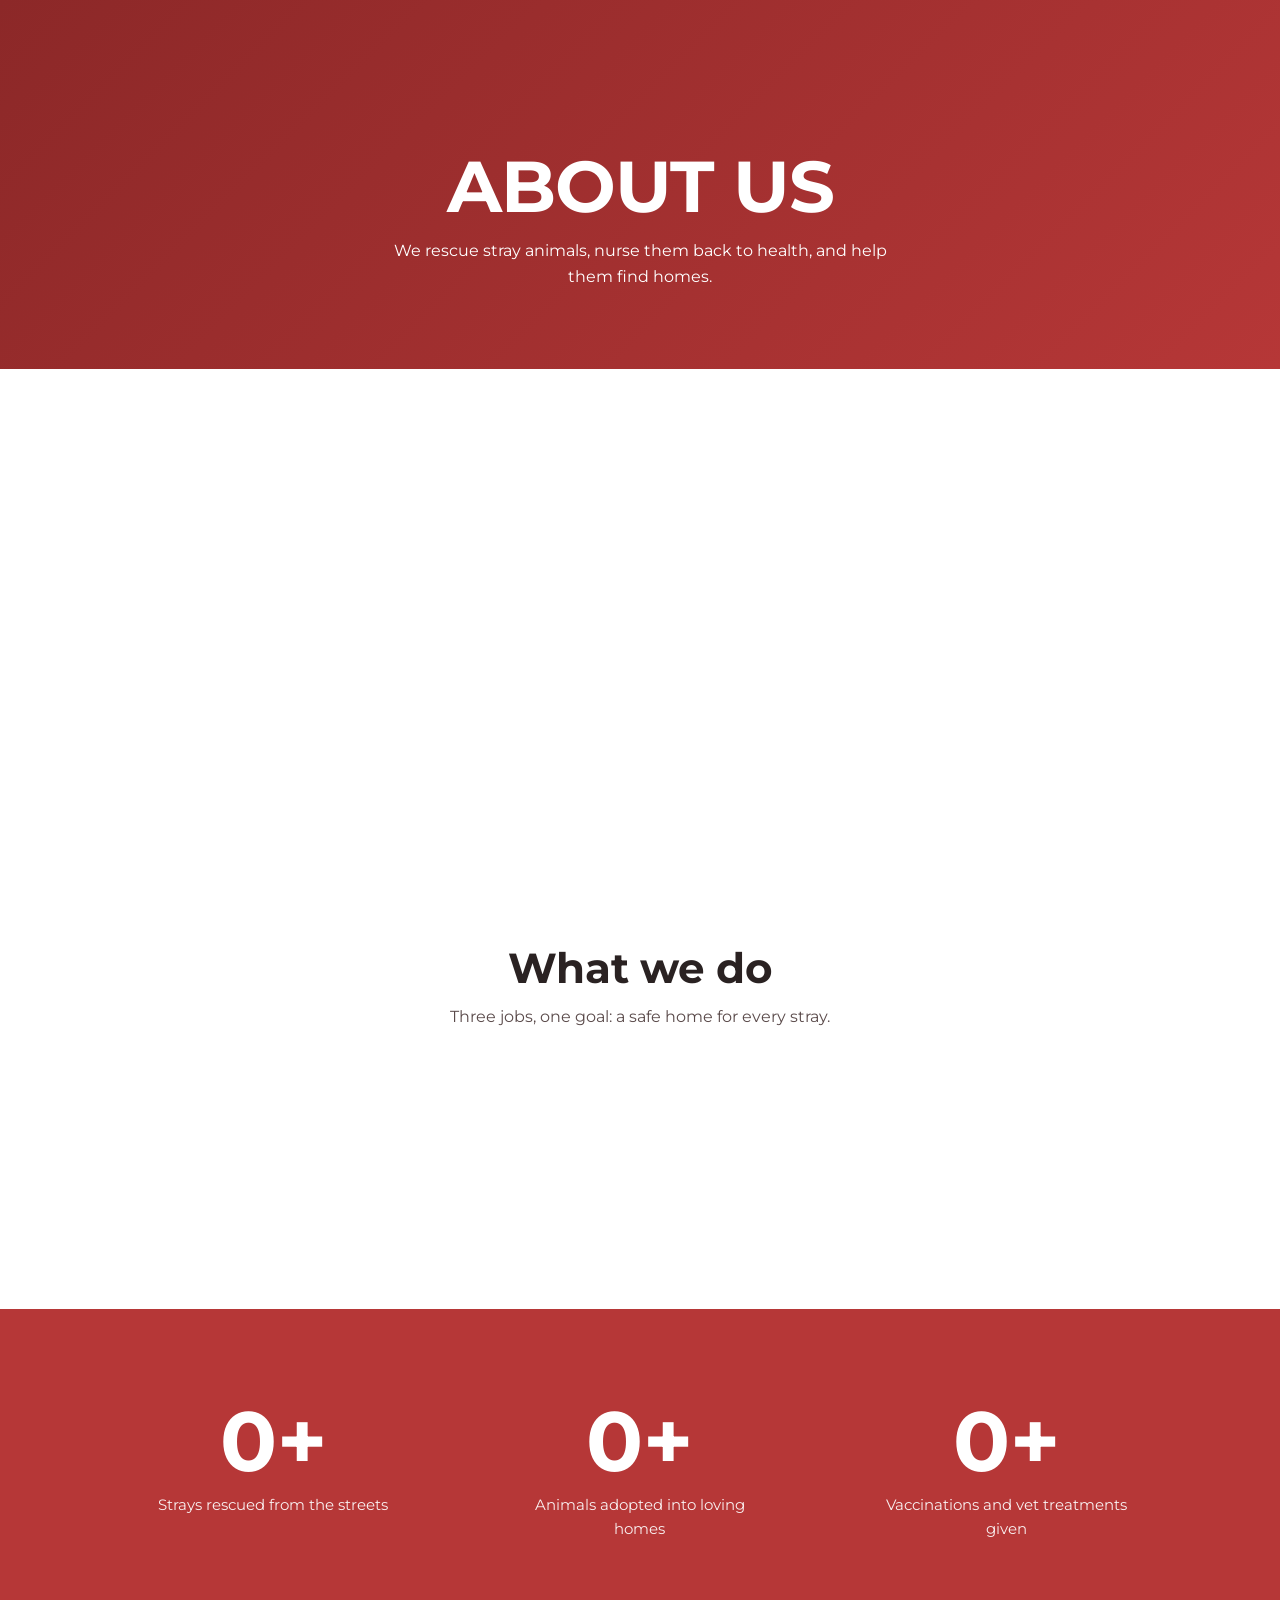
==== commit d6b0633c: "Initial commit" ====
--- a/about.html
+++ b/about.html
@@ -48,15 +48,27 @@
     </div>
 </section>
 
-<section class="cta-band">
-    <div class="container">
-        <h2>Ready to help?</h2>
-        <p>Adopt a pet, give a gift, or reach out to volunteer. Every bit moves an animal closer to home.</p>
-        <div class="cta-actions">
-            <a href="adopt.html" class="btn">Adopt a pet</a>
-            <a href="donate.html" class="btn btn-outline">Donate</a>
-            <a href="contact.html" class="btn btn-outline">Volunteer</a>
+<section class="donate-section container" id="donate" style="max-width:none">
+    <div class="donate-box reveal">
+        <h2>Defend strays every day</h2>
+        <p class="goal-text">Every peso you give helps an animal off the street.</p>
+        <div class="progress" aria-label="Monthly goal progress">
+            <div class="progress-fill" id="progressFill" data-percent="68"></div>
         </div>
+        <p class="goal-text" id="progressText" style="margin-top:8px;font-size:14px">68% of this month's goal reached</p>
+
+        <div class="donate-amounts" id="amounts">
+            <button type="button" class="amount-btn" data-amount="100">&#8369;100</button>
+            <button type="button" class="amount-btn selected" data-amount="250">&#8369;250</button>
+            <button type="button" class="amount-btn" data-amount="500">&#8369;500</button>
+            <button type="button" class="amount-btn" data-amount="1000">&#8369;1,000</button>
+        </div>
+        <div class="amount-input">
+            <span>&#8369;</span>
+            <input type="number" min="1" id="customAmount" placeholder="Other amount" aria-label="Custom donation amount">
+        </div>
+        <p class="donate-impact" id="donateImpact" aria-live="polite"></p>
+        <a href="donate.html" class="donate-now" id="donateNow" style="display:inline-block;text-decoration:none">Donate now</a>
     </div>
 </section>
 
--- a/style.css
+++ b/style.css
@@ -21,71 +21,48 @@
 img { max-width: 100%; }
 a:focus-visible, button:focus-visible, input:focus-visible { outline: 3px solid #f2b8b8; outline-offset: 2px; }
 
-/* ---------- Header: transparent over hero, solid after scroll ---------- */
-.site-header {
-    position: fixed;
-    inset: 0 0 auto 0;
-    z-index: 100;
-    color: white;
-    transition: background-color .4s var(--ease), box-shadow .4s var(--ease), transform .4s var(--ease);
-}
-.site-header.scrolled {
-    background: var(--red);
-    box-shadow: 0 4px 20px rgba(0, 0, 0, .18);
-}
-.site-header.hide { transform: translateY(-100%); }
-
-.header-container {
-    display: flex;
-    align-items: center;
-    justify-content: space-between;
-    gap: 20px;
-    padding: 14px 40px;
-}
-.brand { display: flex; align-items: center; gap: 14px; color: inherit; text-decoration: none; }
-.brand img { width: 54px; height: 54px; object-fit: contain; }
-.brand strong { display: block; font-size: 22px; line-height: 1.1; }
-.brand small { font-size: 12px; opacity: .9; }
-
-nav ul { display: flex; align-items: center; gap: 28px; list-style: none; margin: 0; padding: 0; }
-nav a {
-    position: relative;
-    color: white;
-    text-decoration: none;
-    font-weight: 700;
-    font-size: 15px;
-    padding: 4px 0;
-}
-nav a::after {
-    content: "";
-    position: absolute;
-    left: 0; bottom: 0;
-    width: 100%; height: 2px;
-    background: white;
-    transform: scaleX(0);
-    transform-origin: right;
-    transition: transform .35s var(--ease);
-}
+/* ---------- Header: logo glides from the right to the center on scroll ---------- */
+.site-header { position: fixed; inset: 0 0 auto 0; z-index: 100; color: white; transition: background-color .5s var(--ease), box-shadow .5s var(--ease); }
+.site-header.scrolled { background: var(--red); box-shadow: 0 6px 24px rgba(0, 0, 0, .18); }
+.scroll-progress { position: absolute; left: 0; bottom: 0; width: 100%; height: 3px; background: white; transform: scaleX(0); transform-origin: left; opacity: .9; }
+
+.header-container { position: relative; display: flex; align-items: center; justify-content: space-between; gap: 20px; padding: 14px 40px; transition: padding .5s var(--ease); }
+.site-header.scrolled .header-container { padding-block: 8px; }
+
+.brand { position: relative; z-index: 2; color: inherit; text-decoration: none; font-weight: 700; font-size: 22px; letter-spacing: -.3px; }
+
+/* The nav is a full-width layer; the gap between its halves is where the logo lands */
+nav#mainNav { position: absolute; inset: 0; display: grid; grid-template-columns: 1fr 1fr; column-gap: 0; align-items: center; pointer-events: none; transition: column-gap .9s cubic-bezier(.65, 0, .35, 1); }
+.site-header.scrolled nav#mainNav { column-gap: 104px; }
+nav ul { display: flex; align-items: center; gap: 26px; list-style: none; margin: 0; padding: 0; }
+nav ul:first-child { justify-content: flex-end; padding-right: 13px; }
+nav ul:last-child { justify-content: flex-start; padding-left: 13px; }
+nav a { position: relative; display: inline-block; padding: 4px 0; color: white; text-decoration: none; font-weight: 700; font-size: 14px; pointer-events: auto; }
+nav a::after { content: ""; position: absolute; left: 0; bottom: 0; width: 100%; height: 2px; background: white; transform: scaleX(0); transform-origin: right; transition: transform .35s var(--ease); }
 nav a:hover::after, nav a.active::after { transform: scaleX(1); transform-origin: left; }
 
-.header-right { display: flex; align-items: center; gap: 12px; }
-.header-button {
-    font: inherit;
-    font-weight: 700;
-    font-size: 14px;
-    color: white;
-    text-decoration: none;
-    background: transparent;
-    border: 2px solid white;
-    padding: 8px 18px;
-    border-radius: 999px;
-    cursor: pointer;
-    transition: background-color .3s, color .3s, transform .3s;
-}
+.logo-badge {
+    position: absolute; top: 50%; left: calc(100% - 100px);
+    width: 60px; height: 60px; display: grid; place-items: center;
+    background: white; border-radius: 50%; box-shadow: 0 4px 16px rgba(0, 0, 0, .25);
+    transform: translateY(-50%); z-index: 3;
+    transition: left .9s cubic-bezier(.65, 0, .35, 1), box-shadow .4s, transform .3s var(--ease);
+}
+.logo-badge img { width: 76%; height: 76%; object-fit: contain; display: block; }
+.logo-badge:hover { transform: translateY(-50%) scale(1.07); box-shadow: 0 6px 22px rgba(0, 0, 0, .32); }
+.site-header.scrolled .logo-badge { left: calc(50% - 30px); }
+
+.header-right { position: relative; z-index: 2; display: flex; align-items: center; gap: 12px; margin-right: 80px; transition: margin-right .9s cubic-bezier(.65, 0, .35, 1); }
+.site-header.scrolled .header-right { margin-right: 0; }
+
+.header-button { font: inherit; font-weight: 700; font-size: 14px; color: white; text-decoration: none; background: transparent; border: 2px solid white; padding: 8px 18px; border-radius: 999px; cursor: pointer; transition: background-color .3s, color .3s, transform .3s var(--ease); }
 .header-button:hover { background: white; color: var(--red); transform: translateY(-2px); }
 .header-button.solid { background: white; color: var(--red); }
 .header-button.solid:hover { background: var(--blush); }
-.profile-picture { width: 38px; height: 38px; border-radius: 50%; object-fit: cover; border: 2px solid white; }
+.cart-link { position: relative; width: 42px; height: 42px; padding: 0; display: grid; place-items: center; }
+.cart-link svg { width: 19px; height: 19px; }
+.cart-badge { position: absolute; top: -6px; right: -6px; min-width: 20px; height: 20px; padding: 0 5px; border-radius: 999px; background: var(--red); color: white; border: 2px solid white; font-size: 11px; line-height: 16px; font-weight: 700; text-align: center; }
+.cart-badge[hidden] { display: none; }
 .menu-toggle { display: none; background: none; border: 0; color: white; font-size: 28px; cursor: pointer; }
 
 /* ---------- Hero ---------- */
@@ -232,7 +209,7 @@
 }
 .amount-input:focus-within { border-color: var(--red); }
 .amount-input span { font-weight: 700; color: var(--red); }
-.amount-input input { flex: 1; width: 100%; border: 0; padding: 10px; font: inherit; font-size: 18px; background: transparent; }
+.amount-input input { flex: 1; min-width: 0; width: 100%; border: 0; padding: 10px; font: inherit; font-size: 18px; background: transparent; }
 .donate-impact { min-height: 1.6em; margin: 14px 0 20px; color: var(--red); font-weight: 700; }
 .donate-now {
     font: inherit; font-weight: 700; font-size: 18px;
@@ -277,17 +254,6 @@
 
 /* ---------- Responsive ---------- */
 @media (max-width: 900px) {
-    .header-container { padding: 12px 20px; }
-    .menu-toggle { display: block; }
-    nav { position: absolute; top: 100%; left: 0; right: 0; background: var(--red); max-height: 0; overflow: hidden; transition: max-height .4s var(--ease); }
-    nav.open { max-height: 400px; }
-    nav ul { flex-direction: column; align-items: flex-start; gap: 0; padding: 10px 24px 20px; }
-    nav li { padding: 8px 0; }
-    .header-right .cart-link, .greeting, .profile-picture { display: none; }
-    .header-right .header-button { padding: 7px 14px; font-size: 13px; }
-    .mobile-only { display: block; }
-    .back-btn { left: 20px; top: 92px; }
-    .brand small { display: none; }
     .hero-content { padding: 120px 24px 80px; }
     .hero::before { background: linear-gradient(to top, rgba(140, 40, 40, .95), rgba(182, 55, 55, .6)); }
     .story, .impact-grid, .help-grid, .shop-grid, .animal-grid { grid-template-columns: 1fr; }
@@ -378,31 +344,18 @@
 .greeting { font-weight: 700; font-size: 14px; white-space: nowrap; }
 .mobile-only { display: none; }
 .page-banner { position: relative; }
-.back-btn {
-    position: absolute; left: 40px; top: 108px;
-    display: inline-flex; align-items: center; gap: 6px;
-    font: inherit; font-weight: 700; font-size: 14px; color: white;
-    background: rgba(255, 255, 255, .14); border: 2px solid rgba(255, 255, 255, .7);
-    padding: 7px 16px; border-radius: 999px; cursor: pointer;
-    transition: background-color .3s, color .3s, transform .3s var(--ease);
-}
-.back-btn:hover { background: white; color: var(--red); transform: translateX(-3px); }
 
 .gate { margin: 0 0 24px; padding: 18px 20px; border-radius: 12px; background: var(--blush); border: 2px dashed var(--red); }
 .gate strong { display: block; color: var(--red-dark); margin-bottom: 4px; }
 .gate p { margin: 0 0 12px; font-size: 14px; }
 .gate[hidden] { display: none; }
 
-@media (max-width: 900px) {
-    .mobile-only { display: block; }
-    .back-btn { left: 20px; top: 92px; }
-}
 
 /* ================= Page transitions ================= */
-body > *:not(.site-header):not(.popup-frame):not(script) { animation: pageIn .55s var(--ease); }
+body > *:not(.site-header):not(.popup-frame):not(script):not(.drawer):not(.drawer-overlay) { animation: pageIn .55s var(--ease); }
 @keyframes pageIn { from { opacity: 0; transform: translateY(14px); } }
 body > * { transition: opacity .25s ease, transform .25s ease; }
-body.leaving > *:not(.site-header):not(.popup-frame) { opacity: 0; transform: translateY(-8px); }
+body.leaving > *:not(.site-header):not(.popup-frame):not(.drawer):not(.drawer-overlay) { opacity: 0; transform: translateY(-8px); }
 .item-card, .animal-card { animation: cardIn .5s var(--ease) backwards; animation-delay: calc(var(--i, 0) * 60ms); }
 @keyframes cardIn { from { opacity: 0; transform: translateY(16px); } }
 
@@ -434,4 +387,77 @@
 .cta-actions { display: flex; justify-content: center; flex-wrap: wrap; gap: 14px; }
 
 @media (max-width: 900px) { .pillars, .steps { grid-template-columns: 1fr; } }
-@media (prefers-reduced-motion: reduce) { body > *:not(.site-header) { animation: none; } }+@media (prefers-reduced-motion: reduce) { body > *:not(.site-header) { animation: none; } }
+
+
+/* ================= Mobile header (logo sits left, menu drops down) ================= */
+@media (max-width: 1180px) {
+    .header-container { padding: 10px 20px; }
+    .menu-toggle { display: block; }
+    .brand { margin-right: auto; font-size: 20px; }
+    .logo-badge, .site-header.scrolled .logo-badge { position: static; left: auto; order: -1; width: 44px; height: 44px; transform: none; transition: box-shadow .4s, transform .3s var(--ease); }
+    .logo-badge:hover { transform: scale(1.07); }
+    .header-right, .site-header.scrolled .header-right { margin-right: 0; }
+    nav#mainNav, .site-header.scrolled nav#mainNav { position: absolute; inset: auto; top: 100%; left: 0; right: 0; display: block; column-gap: 0; background: var(--red); max-height: 0; overflow: hidden; pointer-events: auto; transition: max-height .45s var(--ease); }
+    nav#mainNav.open { max-height: 560px; }
+    nav ul, nav ul:first-child, nav ul:last-child { flex-direction: column; align-items: flex-start; gap: 0; padding: 0 24px; }
+    nav ul:first-child { padding-top: 10px; }
+    nav ul:last-child { padding-bottom: 20px; }
+    nav li { padding: 8px 0; }
+    .header-right .cart-link, .greeting { display: none; }
+    .header-right .header-button { padding: 7px 14px; font-size: 13px; }
+    .mobile-only { display: block; }
+}
+
+/* ================= Polish ================= */
+::selection { background: var(--red); color: white; }
+body { -webkit-font-smoothing: antialiased; }
+a, button { -webkit-tap-highlight-color: transparent; }
+button.btn { font: inherit; cursor: pointer; }
+.btn:active, .hero-button:active, .donate-now:active, .amount-btn:active, .chip:active, .header-button:active { transform: scale(.97); }
+.animal-card, .item-card, .cart-item { border-radius: 16px; }
+.item-card:hover, .animal-card:hover { box-shadow: 0 16px 36px rgba(110, 30, 30, .14); }
+h1, h2, h3 { letter-spacing: -.3px; }
+.story-img { box-shadow: 22px 22px 0 var(--blush); }
+.story-img + div { padding-left: 10px; }
+.hero-content { padding-bottom: 120px; }
+.scroll-cue { position: absolute; left: 50%; bottom: 28px; z-index: 2; width: 26px; height: 44px; border: 2px solid rgba(255, 255, 255, .85); border-radius: 20px; transform: translateX(-50%); }
+.scroll-cue::after { content: ""; position: absolute; left: 50%; top: 8px; width: 4px; height: 8px; margin-left: -2px; border-radius: 2px; background: white; animation: cue 1.8s ease-in-out infinite; }
+@keyframes cue { 0% { opacity: 0; transform: translateY(0); } 30% { opacity: 1; } 100% { opacity: 0; transform: translateY(16px); } }
+#story { scroll-margin-top: 70px; }
+.teaser-more { text-align: center; margin-top: 40px; }
+.teaser-more .btn { padding: 13px 30px; }
+
+/* ================= Cart drawer (opens after "Add to cart" and at checkout) ================= */
+.drawer-overlay { position: fixed; inset: 0; z-index: 900; background: rgba(40, 10, 10, .5); backdrop-filter: blur(3px); opacity: 0; visibility: hidden; transition: opacity .4s ease, visibility 0s .4s; }
+.drawer-overlay.open { opacity: 1; visibility: visible; transition-delay: 0s; }
+.drawer { position: fixed; top: 0; right: 0; bottom: 0; z-index: 901; width: min(440px, 100%); display: flex; flex-direction: column; background: white; box-shadow: -20px 0 60px rgba(0, 0, 0, .25); transform: translateX(100%); visibility: hidden; transition: transform .5s var(--ease), visibility 0s .5s; }
+.drawer.open { transform: none; visibility: visible; transition-delay: 0s; }
+.drawer-head { display: flex; align-items: center; justify-content: space-between; padding: 22px 24px; border-bottom: 1px solid var(--line); }
+.drawer-head h2 { margin: 0; font-size: 20px; text-align: left; }
+.drawer.added .drawer-head h2::before { content: "\2713"; display: inline-grid; place-items: center; width: 26px; height: 26px; margin-right: 10px; border-radius: 50%; background: var(--red); color: white; font-size: 14px; vertical-align: 2px; }
+.drawer-close { width: 38px; height: 38px; border: 0; border-radius: 50%; background: none; font-size: 26px; line-height: 1; color: #777; cursor: pointer; transition: background-color .25s, color .25s, transform .3s var(--ease); }
+.drawer-close:hover { background: var(--blush); color: var(--red); transform: rotate(90deg); }
+.drawer-body { flex: 1; overflow-y: auto; padding: 6px 24px; animation: fade .01s; }
+.d-item { display: grid; grid-template-columns: 56px 1fr auto; gap: 14px; align-items: center; padding: 14px 0; border-bottom: 1px solid var(--line); }
+.d-item img { width: 56px; height: 56px; object-fit: cover; border-radius: 10px; background: var(--blush); }
+.d-item h3 { margin: 0; font-size: 15px; }
+.d-item p { margin: 2px 0 0; font-size: 13px; color: #6b5a5a; }
+.d-item .d-total { font-weight: 700; color: var(--red); }
+.drawer-foot { padding: 20px 24px 24px; border-top: 1px solid var(--line); background: var(--blush); }
+.drawer-foot .row { display: flex; justify-content: space-between; padding: 4px 0; }
+.drawer-foot .row.total { margin-top: 8px; padding-top: 12px; border-top: 2px solid var(--line); font-weight: 700; font-size: 19px; }
+.drawer-foot .summary-note { margin: 4px 0 0; font-size: 13px; color: #6b5a5a; }
+.drawer-actions { display: flex; gap: 10px; margin-top: 18px; }
+.drawer-actions .btn { flex: 1; margin: 0; padding: 13px 10px; }
+.drawer-link { display: block; margin-top: 14px; text-align: center; color: var(--red); font-weight: 700; font-size: 14px; }
+.drawer-empty { padding: 40px 0; text-align: center; color: #6b5a5a; }
+
+/* ================= Cart page: bar replaces the always-on summary ================= */
+.cart-wrap { max-width: 820px; margin: 0 auto; }
+.cart-bar { position: sticky; bottom: 18px; display: flex; align-items: center; justify-content: space-between; gap: 16px; margin-top: 24px; padding: 16px 22px; background: white; border: 1px solid var(--line); border-radius: 18px; box-shadow: 0 14px 44px rgba(110, 30, 30, .16); }
+.cart-bar span { display: block; font-size: 13px; color: #6b5a5a; }
+.cart-bar strong { font-size: 22px; color: var(--red); }
+.cart-bar .donate-now { margin: 0; padding: 13px 38px; }
+
+@media (max-width: 1360px) { .greeting { display: none; } }
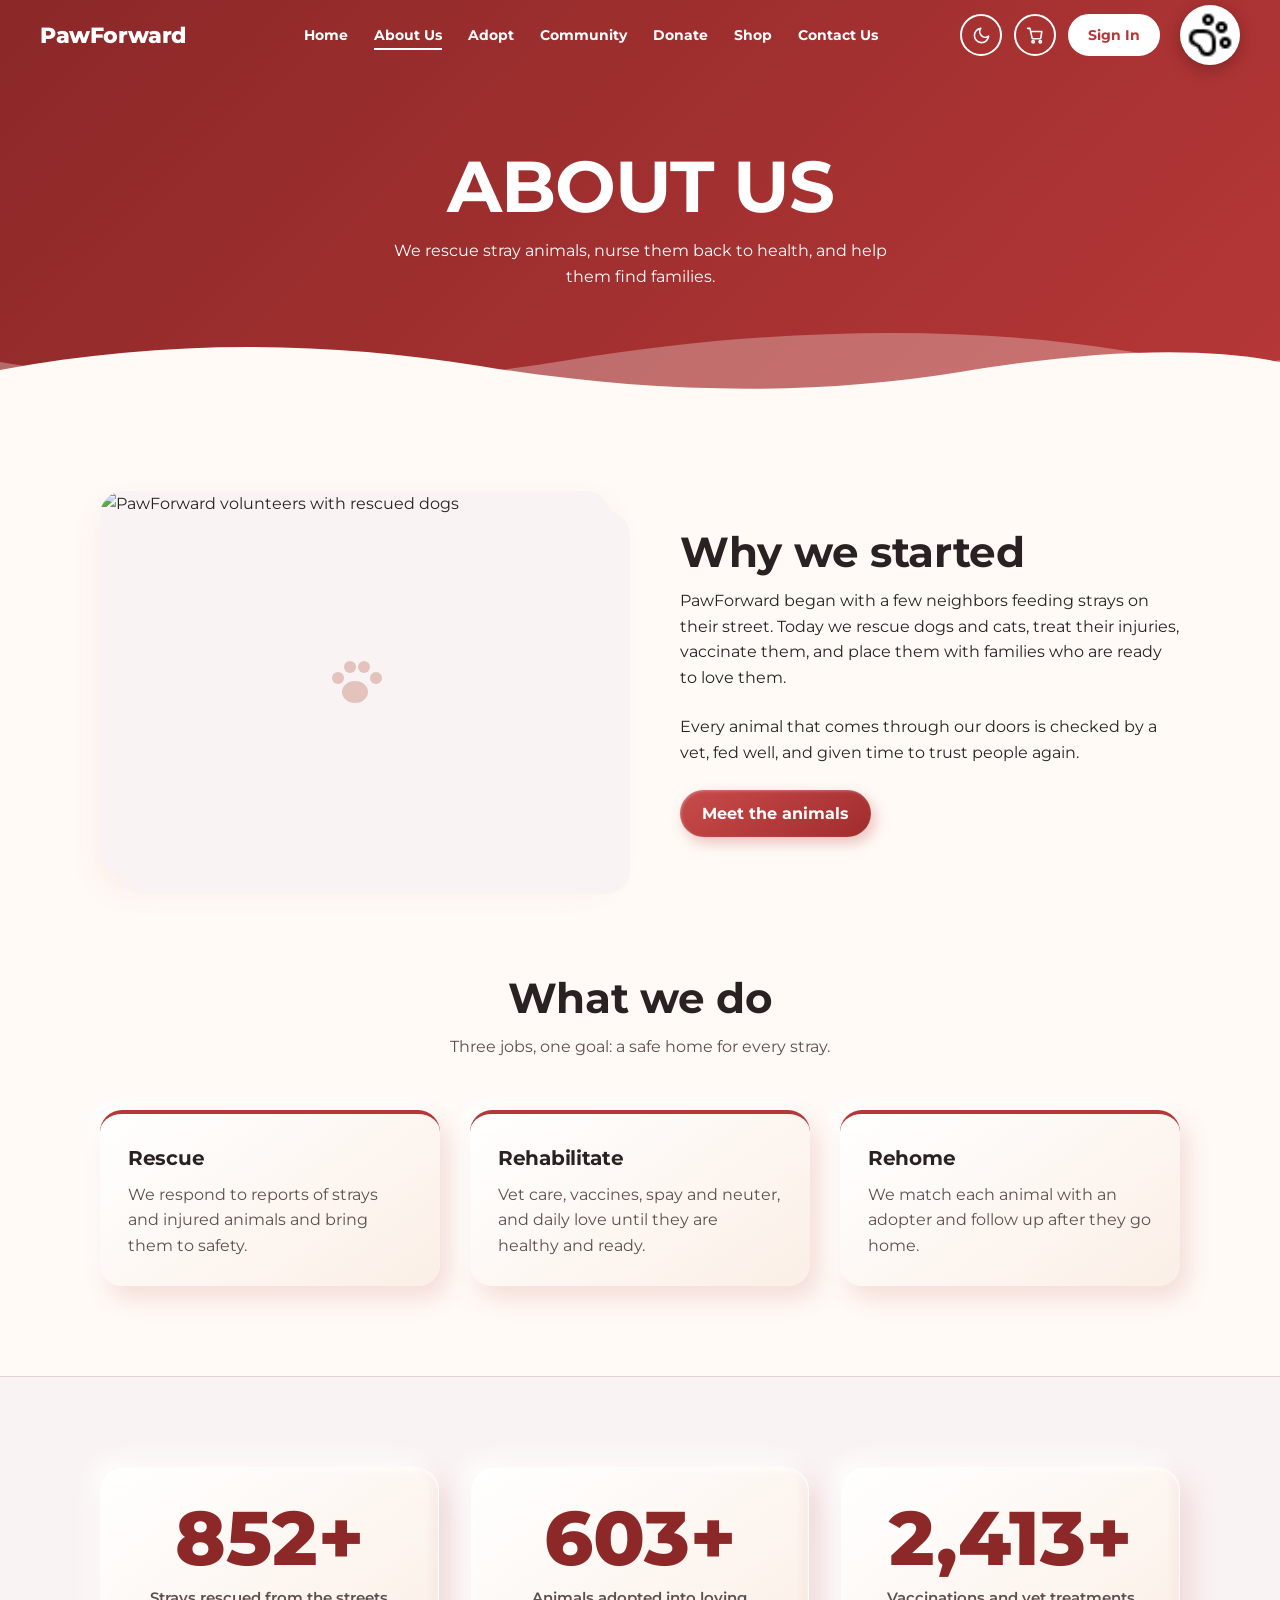
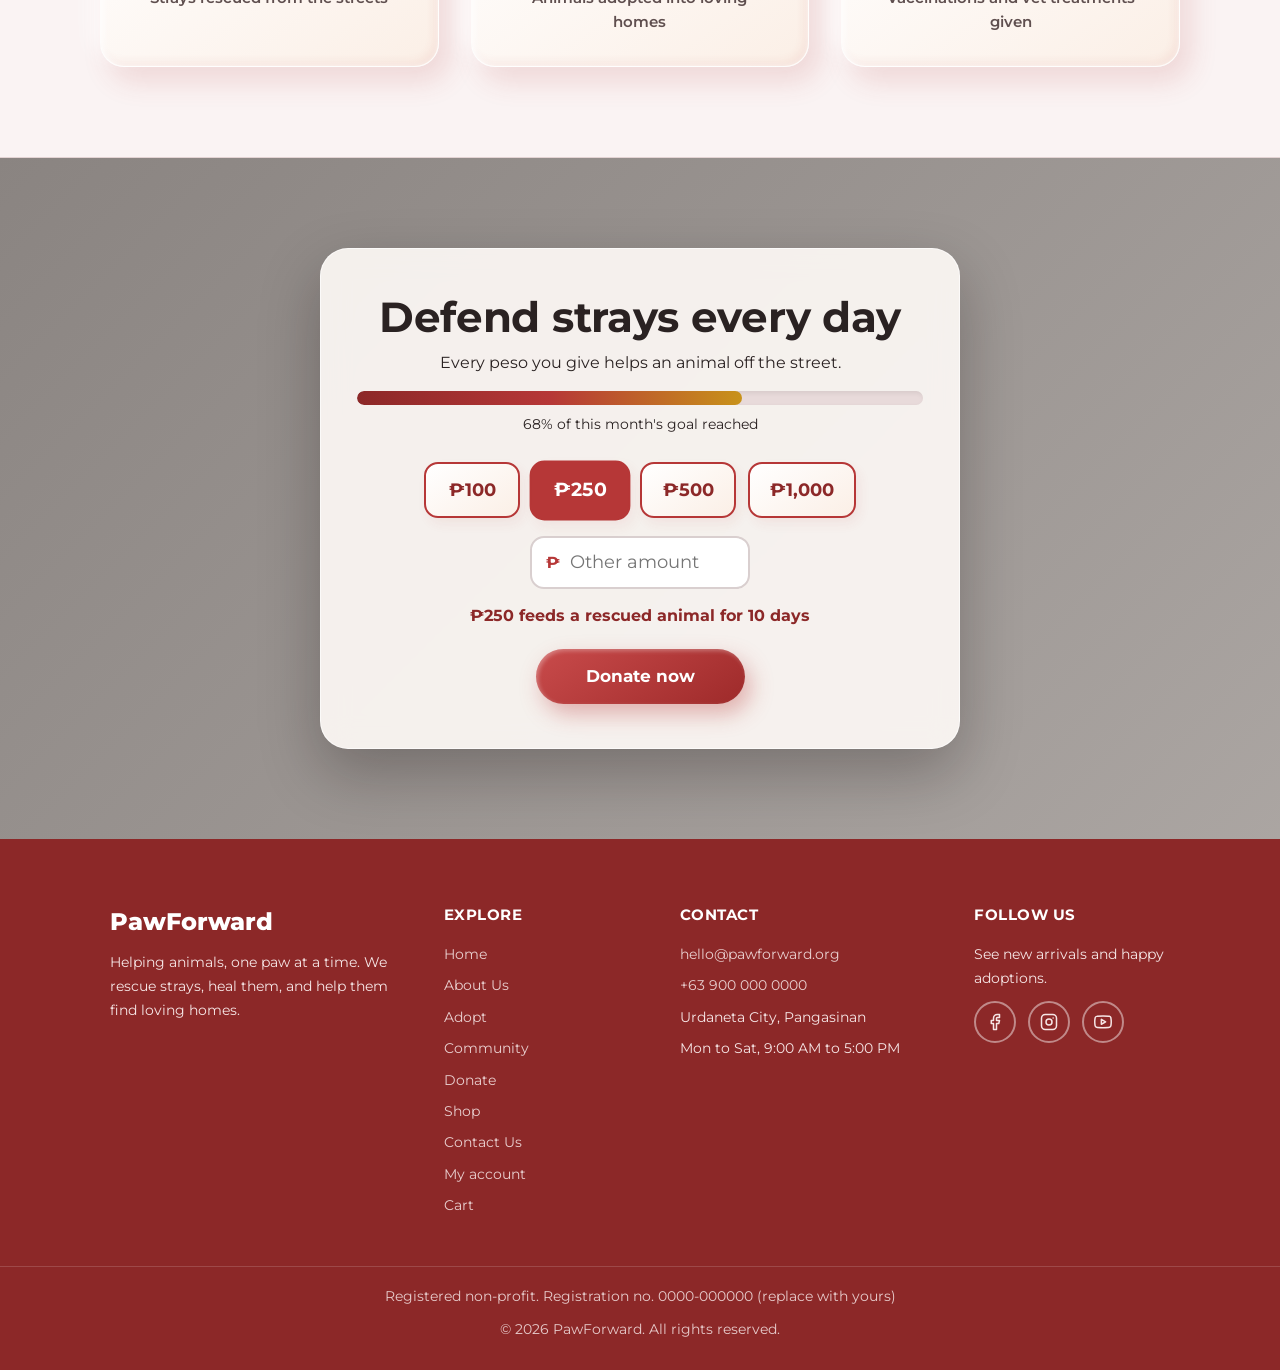
==== commit d65cdc6b: "Initial commit" ====
--- a/about.html
+++ b/about.html
@@ -3,34 +3,53 @@
 <head>
     <meta charset="UTF-8">
     <meta name="viewport" content="width=device-width, initial-scale=1.0">
-    <title>PawForward | About Us</title>
+    <title>PawForward | About Us & Our Mission</title>
     <link rel="preconnect" href="https://fonts.googleapis.com">
-    <link href="https://fonts.googleapis.com/css2?family=Montserrat:wght@400;700&display=swap" rel="stylesheet">
+    <link href="https://fonts.googleapis.com/css2?family=Montserrat:wght@400;600;700;800&display=swap" rel="stylesheet">
     <link rel="stylesheet" href="style.css">
+    <style>
+        .donate-section {
+            background:
+                linear-gradient(135deg, rgba(22, 15, 13, 0.50) 0%, rgba(22, 15, 13, 0.36) 100%),
+                url("https://images.unsplash.com/photo-1601758228041-f3b2795255f1?auto=format&fit=crop&w=1800&q=85") center 35% / cover no-repeat !important;
+        }
+        .donate-section::before,
+        .donate-section::after {
+            background-image: none !important;
+            display: none !important;
+        }
+        .donate-section .donate-box {
+            background: rgba(255, 251, 248, 0.90);
+            backdrop-filter: blur(14px);
+            -webkit-backdrop-filter: blur(14px);
+            border: 1px solid rgba(255, 255, 255, 0.65);
+            box-shadow: 0 24px 60px rgba(18, 12, 10, 0.28);
+        }
+    </style>
 </head>
 <body>
 
 <div id="header-mount"></div>
-<script src="layout.js"></script>
+<script src="Layout.js"></script>
 
 <section class="page-banner">
     <h1><span>About us</span></h1>
-    <p>We rescue stray animals, nurse them back to health, and help them find homes.</p>
+    <p>We rescue stray animals, nurse them back to health, and help them find families.</p>
 </section>
 
 <section class="container story">
     <div class="story-img ph reveal">
-        <img src="images/about-team.jpg" alt="PawForward volunteers with rescued dogs" loading="lazy" onerror="this.remove()">
+        <img src="images/about-team.jpg" alt="PawForward volunteers with rescued dogs" loading="lazy" onerror="this.onerror=null;this.src='https://images.unsplash.com/photo-1582562124811-c09040d0a901?auto=format&fit=crop&w=900&q=80'">
     </div>
     <div class="reveal">
         <h2>Why we started</h2>
-        <p>PawForward began with a few neighbors feeding the strays on their street. Today we rescue dogs and cats, treat their injuries, vaccinate them, and place them with families who are ready to love them.</p>
+        <p>PawForward began with a few neighbors feeding strays on their street. Today we rescue dogs and cats, treat their injuries, vaccinate them, and place them with families who are ready to love them.</p>
         <p>Every animal that comes through our doors is checked by a vet, fed well, and given time to trust people again.</p>
         <a href="adopt.html" class="btn">Meet the animals</a>
     </div>
 </section>
 
-<section class="container" style="padding-top:20px">
+<section class="container" style="padding-top:10px">
     <h2>What we do</h2>
     <p class="subtitle">Three jobs, one goal: a safe home for every stray.</p>
     <div class="pillars">
@@ -42,9 +61,9 @@
 
 <section class="impact">
     <div class="container impact-grid">
-        <div><div class="impact-num"><span data-count="1200">0</span>+</div><p>Strays rescued from the streets</p></div>
-        <div><div class="impact-num"><span data-count="850">0</span>+</div><p>Animals adopted into loving homes</p></div>
-        <div><div class="impact-num"><span data-count="3400">0</span>+</div><p>Vaccinations and vet treatments given</p></div>
+        <div class="clay-card" style="padding:32px 24px;"><div class="impact-num"><span data-count="1200">0</span>+</div><p>Strays rescued from the streets</p></div>
+        <div class="clay-card" style="padding:32px 24px;"><div class="impact-num"><span data-count="850">0</span>+</div><p>Animals adopted into loving homes</p></div>
+        <div class="clay-card" style="padding:32px 24px;"><div class="impact-num"><span data-count="3400">0</span>+</div><p>Vaccinations and vet treatments given</p></div>
     </div>
 </section>
 
@@ -73,8 +92,54 @@
 </section>
 
 <div id="footer-placeholder"></div>
-<script src="core.js"></script>
+<script src="Core.js"></script>
 <script src="script.js"></script>
-<script src="cart.js"></script>
+<script src="Cart.js"></script>
+
+<script type="module">
+    import { supabase } from "./firebase-config.js";
+
+    const goal = (typeof Fund !== "undefined" && Fund.goal) ? Fund.goal : 50000;
+    const fill = document.getElementById("progressFill");
+    const text = document.getElementById("progressText");
+    const donateNowBtn = document.getElementById("donateNow");
+    const customInput = document.getElementById("customAmount");
+    let chosenAmount = 250;
+
+    function updateDonateLink(amt) {
+        chosenAmount = amt > 0 ? amt : 250;
+        if (donateNowBtn) {
+            donateNowBtn.href = `donate.html?amount=${encodeURIComponent(chosenAmount)}`;
+        }
+    }
+
+    document.querySelectorAll("#amounts .amount-btn").forEach((btn) => {
+        btn.addEventListener("click", () => updateDonateLink(Number(btn.dataset.amount)));
+    });
+    if (customInput) {
+        customInput.addEventListener("input", () => updateDonateLink(Number(customInput.value)));
+    }
+    updateDonateLink(chosenAmount);
+
+    async function syncAboutProgress() {
+        try {
+            const { data, error } = await supabase.from("donations").select("amount");
+            if (error || !data) return;
+            const raised = data.reduce((sum, row) => sum + Number(row.amount || 0), 0);
+            const pct = Math.min(100, Math.round((raised / goal) * 100));
+            if (fill) {
+                fill.dataset.percent = String(pct);
+                fill.style.width = pct + "%";
+            }
+            if (text) {
+                text.textContent = `${pct}% of this month's goal reached (₱${raised.toLocaleString()} / ₱${goal.toLocaleString()})`;
+            }
+        } catch (err) {
+            console.warn("Could not sync live donations on about.html:", err);
+        }
+    }
+
+    syncAboutProgress();
+</script>
 </body>
 </html>
--- a/style.css
+++ b/style.css
@@ -5,33 +5,146 @@
     --line: #e3d3d3;
     --ink: #2a2222;
     --ease: cubic-bezier(.2, .7, .2, 1);
+
+    /* Light / Dark Base Tokens */
+    --bg: #fffaf6;
+    --surface: #ffffff;
+    --muted: #5f4f4f;
+    --field: #d9cfcf;
+    --track: #e8dada;
+    --bad: #c62828;
+    --good: #2e7d32;
+    --gem: #c8921a;
+    --red-text: rgb(140, 40, 40);
+    color-scheme: light;
+
+    /* Claymorphism & Glassmorphism Tokens */
+    --clay-top: #ffffff;
+    --clay-bot: #fbefe6;
+    --clay-hi: rgba(255, 255, 255, .95);
+    --clay-shadow: rgba(182, 55, 55, .15);
+    --clay-lo: rgba(182, 55, 55, .07);
+    --glass: rgba(255, 255, 255, .68);
+    --glass-line: rgba(255, 255, 255, .82);
+    --paw: url("data:image/svg+xml,%3Csvg xmlns='http://www.w3.org/2000/svg' viewBox='0 0 64 64'%3E%3Cg fill='%23e3c3bb'%3E%3Cellipse cx='32' cy='42' rx='13' ry='11'/%3E%3Ccircle cx='15' cy='28' r='6'/%3E%3Ccircle cx='27' cy='17' r='6'/%3E%3Ccircle cx='41' cy='17' r='6'/%3E%3Ccircle cx='53' cy='28' r='6'/%3E%3C/g%3E%3C/svg%3E");
+}
+
+[data-theme="dark"] {
+    --bg: #150f0e;
+    --surface: #211716;
+    --ink: #f4eceb;
+    --muted: #bba9a7;
+    --line: #3b2b2a;
+    --blush: #2a1c1b;
+    --field: #5a4746;
+    --track: #3b2b2a;
+    --bad: #ff8a80;
+    --good: #6fcf97;
+    --gem: #e8b64a;
+    --red: rgb(200, 68, 68);
+    --red-dark: rgb(122, 34, 34);
+    --red-text: #ff9d9d;
+    color-scheme: dark;
+
+    --clay-top: #2d201f;
+    --clay-bot: #1d1413;
+    --clay-hi: rgba(255, 255, 255, .05);
+    --clay-shadow: rgba(0, 0, 0, .55);
+    --clay-lo: rgba(0, 0, 0, .4);
+    --glass: rgba(33, 23, 22, .75);
+    --glass-line: rgba(255, 255, 255, .12);
 }
 
 * { box-sizing: border-box; }
 html { scroll-behavior: smooth; }
+html.theme-anim *, html.theme-anim *::before, html.theme-anim *::after {
+    transition: background-color .4s ease, color .4s ease, border-color .4s ease !important;
+}
 
 body {
     margin: 0;
     font-family: 'Montserrat', sans-serif;
     font-size: 16px;
     line-height: 1.6;
+    background: var(--bg);
     color: var(--ink);
-}
-
+    -webkit-font-smoothing: antialiased;
+}
+
+::selection { background: var(--red); color: white; }
+a, button { -webkit-tap-highlight-color: transparent; }
 img { max-width: 100%; }
 a:focus-visible, button:focus-visible, input:focus-visible { outline: 3px solid #f2b8b8; outline-offset: 2px; }
-
-/* ---------- Header: logo glides from the right to the center on scroll ---------- */
+h1, h2, h3 { letter-spacing: -.3px; }
+
+/* ---------- Reusable Morphism Surfaces ---------- */
+.clay-panel {
+    background: linear-gradient(145deg, var(--clay-top), var(--clay-bot));
+    box-shadow: 10px 14px 28px var(--clay-shadow), -8px -8px 20px var(--clay-hi), inset 2px 2px 6px var(--clay-hi), inset -5px -5px 12px var(--clay-lo);
+    border-radius: 26px;
+    padding: 34px;
+    border: 1px solid var(--glass-line);
+}
+
+.clay-card {
+    border: 1px solid var(--glass-line);
+    border-radius: 24px;
+    background: linear-gradient(145deg, var(--clay-top), var(--clay-bot));
+    box-shadow: 10px 14px 28px var(--clay-shadow), -8px -8px 20px var(--clay-hi), inset 2px 2px 6px var(--clay-hi), inset -4px -4px 10px var(--clay-lo);
+    transition: transform .35s var(--ease), box-shadow .35s var(--ease);
+}
+.clay-card:hover {
+    transform: translateY(-6px);
+    box-shadow: 14px 22px 38px var(--clay-shadow), -8px -8px 22px var(--clay-hi), inset 2px 2px 6px var(--clay-hi);
+}
+
+.glass-panel {
+    padding: 24px 28px;
+    background: var(--glass);
+    border: 1px solid var(--glass-line);
+    border-radius: 28px;
+    -webkit-backdrop-filter: blur(16px);
+    backdrop-filter: blur(16px);
+    box-shadow: 0 12px 32px var(--clay-lo);
+}
+
+.clay-pill-btn {
+    background: linear-gradient(145deg, #c94b4b, #9e2a2a);
+    color: white;
+    border: 1px solid rgba(255, 255, 255, 0.28);
+    padding: 13px 24px;
+    border-radius: 999px;
+    font-weight: 700;
+    font-size: 14px;
+    cursor: pointer;
+    font-family: 'Montserrat', sans-serif;
+    box-shadow: 6px 10px 24px rgba(182, 55, 55, 0.4), inset 2px 2px 4px rgba(255, 255, 255, 0.35);
+    display: inline-flex;
+    align-items: center;
+    gap: 8px;
+    transition: transform 0.25s var(--ease), box-shadow 0.25s var(--ease);
+}
+.clay-pill-btn:hover {
+    transform: translateY(-3px) scale(1.02);
+    box-shadow: 8px 14px 30px rgba(182, 55, 55, 0.55), inset 2px 2px 4px rgba(255, 255, 255, 0.45);
+}
+
+/* ---------- Header: logo glides from right to center on scroll ---------- */
 .site-header { position: fixed; inset: 0 0 auto 0; z-index: 100; color: white; transition: background-color .5s var(--ease), box-shadow .5s var(--ease); }
-.site-header.scrolled { background: var(--red); box-shadow: 0 6px 24px rgba(0, 0, 0, .18); }
+.site-header.scrolled {
+    background: rgba(110, 30, 30, 0.78);
+    -webkit-backdrop-filter: blur(16px);
+    backdrop-filter: blur(16px);
+    border-bottom: 1px solid rgba(255, 255, 255, 0.2);
+    box-shadow: 0 8px 28px rgba(0, 0, 0, .2);
+}
 .scroll-progress { position: absolute; left: 0; bottom: 0; width: 100%; height: 3px; background: white; transform: scaleX(0); transform-origin: left; opacity: .9; }
 
 .header-container { position: relative; display: flex; align-items: center; justify-content: space-between; gap: 20px; padding: 14px 40px; transition: padding .5s var(--ease); }
 .site-header.scrolled .header-container { padding-block: 8px; }
 
-.brand { position: relative; z-index: 2; color: inherit; text-decoration: none; font-weight: 700; font-size: 22px; letter-spacing: -.3px; }
-
-/* The nav is a full-width layer; the gap between its halves is where the logo lands */
+.brand { position: relative; z-index: 2; color: inherit; text-decoration: none; font-weight: 800; font-size: 22px; letter-spacing: -.4px; }
+
 nav#mainNav { position: absolute; inset: 0; display: grid; grid-template-columns: 1fr 1fr; column-gap: 0; align-items: center; pointer-events: none; transition: column-gap .9s cubic-bezier(.65, 0, .35, 1); }
 .site-header.scrolled nav#mainNav { column-gap: 104px; }
 nav ul { display: flex; align-items: center; gap: 26px; list-style: none; margin: 0; padding: 0; }
@@ -55,15 +168,28 @@
 .header-right { position: relative; z-index: 2; display: flex; align-items: center; gap: 12px; margin-right: 80px; transition: margin-right .9s cubic-bezier(.65, 0, .35, 1); }
 .site-header.scrolled .header-right { margin-right: 0; }
 
-.header-button { font: inherit; font-weight: 700; font-size: 14px; color: white; text-decoration: none; background: transparent; border: 2px solid white; padding: 8px 18px; border-radius: 999px; cursor: pointer; transition: background-color .3s, color .3s, transform .3s var(--ease); }
+.header-button { font: inherit; font-weight: 700; font-size: 14px; color: white; text-decoration: none; background: transparent; border: 2px solid white; padding: 8px 18px; border-radius: 999px; cursor: pointer; white-space: nowrap; transition: background-color .3s, color .3s, transform .3s var(--ease); }
 .header-button:hover { background: white; color: var(--red); transform: translateY(-2px); }
 .header-button.solid { background: white; color: var(--red); }
 .header-button.solid:hover { background: var(--blush); }
+
+.theme-toggle { position: relative; width: 42px; height: 42px; padding: 0; display: grid; place-items: center; }
+.theme-toggle svg { width: 19px; height: 19px; }
+.theme-toggle .sun, [data-theme="dark"] .theme-toggle .moon { display: none; }
+[data-theme="dark"] .theme-toggle .sun { display: block; }
+
 .cart-link { position: relative; width: 42px; height: 42px; padding: 0; display: grid; place-items: center; }
 .cart-link svg { width: 19px; height: 19px; }
 .cart-badge { position: absolute; top: -6px; right: -6px; min-width: 20px; height: 20px; padding: 0 5px; border-radius: 999px; background: var(--red); color: white; border: 2px solid white; font-size: 11px; line-height: 16px; font-weight: 700; text-align: center; }
 .cart-badge[hidden] { display: none; }
+
+.avatar { width: 42px; height: 42px; display: grid; place-items: center; border-radius: 50%; background: var(--gem); color: #3a2600; border: 2px solid #fff; font-weight: 700; font-size: 16px; text-decoration: none; transition: transform .3s var(--ease), box-shadow .3s; }
+.avatar:hover { transform: translateY(-2px); box-shadow: 0 6px 16px rgba(0, 0, 0, .25); }
+.avatar[hidden], .mobile-only[hidden], #adminQuickBtn[hidden] { display: none !important; }
+
 .menu-toggle { display: none; background: none; border: 0; color: white; font-size: 28px; cursor: pointer; }
+.mobile-only { display: none; }
+.mobile-only .linklike { background: none; border: 0; padding: 0; font: inherit; font-weight: 700; font-size: 14px; color: white; cursor: pointer; }
 
 /* ---------- Hero ---------- */
 .hero {
@@ -77,7 +203,10 @@
 }
 .hero-bg {
     position: absolute; inset: 0;
-    background: url("images/hero-dogs.jpg") center / cover no-repeat;
+    background-image: url("images/hero-dogs.jpg"), url("https://images.unsplash.com/photo-1548199973-03cce0bbc87b?auto=format&fit=crop&w=1600&q=80");
+    background-position: center;
+    background-size: cover;
+    background-repeat: no-repeat;
     transform: scale(1.12);
     animation: settle 2.2s var(--ease) forwards;
 }
@@ -93,13 +222,13 @@
     width: 100%;
     max-width: 1200px;
     margin: 0 auto;
-    padding: 140px 40px 100px;
+    padding: 140px 40px 120px;
 }
 .hero h2 {
     font-size: clamp(40px, 7vw, 92px);
     line-height: 1;
     letter-spacing: -1px;
-    font-weight: 700;
+    font-weight: 800;
     text-transform: uppercase;
     margin: 0 0 24px;
     max-width: 11ch;
@@ -126,338 +255,632 @@
 
 .hero-button {
     display: inline-block;
-    padding: 14px 30px;
+    padding: 14px 32px;
     background: white;
     color: var(--red);
     font-weight: 700;
     text-decoration: none;
     border-radius: 999px;
+    box-shadow: 0 8px 24px rgba(0, 0, 0, .2);
     transition: transform .3s var(--ease), box-shadow .3s;
 }
-.hero-button:hover { transform: translateY(-3px); box-shadow: 0 10px 24px rgba(0, 0, 0, .25); }
-.hero-button.ghost { background: transparent; color: white; border: 2px solid white; }
+.hero-button:hover { transform: translateY(-3px); box-shadow: 0 12px 28px rgba(0, 0, 0, .28); }
+.hero-button.ghost { background: rgba(255, 255, 255, 0.14); backdrop-filter: blur(8px); color: white; border: 2px solid white; }
+
+.scroll-cue { position: absolute; left: 50%; bottom: 28px; z-index: 2; width: 26px; height: 44px; border: 2px solid rgba(255, 255, 255, .85); border-radius: 20px; transform: translateX(-50%); }
+.scroll-cue::after { content: ""; position: absolute; left: 50%; top: 8px; width: 4px; height: 8px; margin-left: -2px; border-radius: 2px; background: white; animation: cue 1.8s ease-in-out infinite; }
+@keyframes cue { 0% { opacity: 0; transform: translateY(0); } 30% { opacity: 1; } 100% { opacity: 0; transform: translateY(16px); } }
 
 /* ---------- Layout helpers ---------- */
-.container { max-width: 1100px; margin: 0 auto; padding: 90px 20px; }
+.container { max-width: 1120px; margin: 0 auto; padding: 90px 20px; }
 .container h2, .section-title { font-size: clamp(28px, 4vw, 42px); line-height: 1.15; margin: 0 0 12px; text-align: center; }
-.subtitle { text-align: center; max-width: 620px; margin: 0 auto 50px; color: #5a4a4a; }
-
-/* ---------- Story (replaces old intro) ---------- */
+.subtitle { text-align: center; max-width: 620px; margin: 0 auto 50px; color: var(--muted); }
+
+/* ---------- Story ---------- */
+#story { scroll-margin-top: 70px; }
 .story { display: grid; grid-template-columns: 1fr 1fr; align-items: center; gap: 60px; }
-.story-img { border-radius: 16px; overflow: hidden; aspect-ratio: 4 / 3; }
+.story-img { border-radius: 24px; overflow: hidden; aspect-ratio: 4 / 3; box-shadow: 20px 20px 0 var(--blush), 0 14px 34px var(--clay-lo); }
 .story-img img { width: 100%; height: 100%; object-fit: cover; display: block; transition: transform 1.2s var(--ease); }
 .story-img:hover img { transform: scale(1.05); }
+.story-img + div { padding-left: 10px; }
 .story h2 { text-align: left; }
 .story p { margin: 0 0 24px; }
 
 /* ---------- Impact numbers ---------- */
-.impact { background: var(--red); color: white; }
-.impact-grid { display: grid; grid-template-columns: repeat(3, 1fr); gap: 40px; text-align: center; }
-.impact-num { font-size: clamp(44px, 7vw, 84px); font-weight: 700; line-height: 1; }
-.impact-grid p { margin: 10px auto 0; max-width: 260px; font-size: 15px; opacity: .92; }
+.impact { background: var(--blush); color: var(--ink); border-block: 1px solid var(--line); }
+.impact-grid { display: grid; grid-template-columns: repeat(3, 1fr); gap: 32px; text-align: center; }
+.impact-num { font-size: clamp(44px, 6vw, 76px); font-weight: 800; line-height: 1; color: var(--red-text); }
+.impact-grid p { margin: 10px auto 0; max-width: 260px; font-size: 15px; color: var(--muted); font-weight: 600; }
 
 /* ---------- Ways to help ---------- */
-.help-grid { display: grid; grid-template-columns: repeat(3, 1fr); gap: 24px; }
+.help-grid { display: grid; grid-template-columns: repeat(3, 1fr); gap: 26px; }
 .help-card {
     position: relative;
     display: flex; flex-direction: column; justify-content: flex-end;
     min-height: 360px;
-    padding: 26px;
-    border-radius: 14px;
+    padding: 28px;
+    border-radius: 24px;
     overflow: hidden;
     color: white;
     text-decoration: none;
     background: var(--red-dark);
+    box-shadow: 10px 14px 30px var(--clay-shadow);
 }
 .help-card img { position: absolute; inset: 0; width: 100%; height: 100%; object-fit: cover; transition: transform .8s var(--ease); }
-.help-card::before { content: ""; position: absolute; inset: 0; z-index: 1; background: linear-gradient(to top, rgba(60, 15, 15, .9), rgba(60, 15, 15, 0) 65%); }
+.help-card::before { content: ""; position: absolute; inset: 0; z-index: 1; background: linear-gradient(to top, rgba(45, 12, 12, .92), rgba(60, 15, 15, .1) 68%); }
 .help-card > * { position: relative; z-index: 2; }
-.help-card h3 { margin: 0 0 6px; font-size: 22px; }
+.help-card h3 { margin: 0 0 6px; font-size: 24px; }
 .help-card p { margin: 0; font-size: 14px; max-height: 0; opacity: 0; overflow: hidden; transition: max-height .5s var(--ease), opacity .5s, margin .5s; }
 .help-card:hover img, .help-card:focus-visible img { transform: scale(1.08); }
 .help-card:hover p, .help-card:focus-visible p { max-height: 120px; opacity: 1; margin-top: 8px; }
 
 /* ---------- Donate widget ---------- */
-.donate-section { position: relative; background: url("images/hero-dogs.jpg") center / cover fixed; }
-.donate-section::before { content: ""; position: absolute; inset: 0; background: rgba(110, 30, 30, .82); }
+.donate-section {
+    position: relative;
+    background-image: url("images/hero-dogs.jpg"), url("https://images.unsplash.com/photo-1548199973-03cce0bbc87b?auto=format&fit=crop&w=1600&q=80");
+    background-position: center;
+    background-size: cover;
+    background-attachment: fixed;
+}
+.donate-section::before { content: ""; position: absolute; inset: 0; background: rgba(110, 30, 30, 0.58); }
 .donate-box {
     position: relative;
     max-width: 640px;
     margin: 0 auto;
     padding: 44px 36px;
-    background: white;
-    border-radius: 18px;
+    color: var(--ink);
+    background: var(--glass);
+    -webkit-backdrop-filter: blur(18px);
+    backdrop-filter: blur(18px);
+    border: 1px solid var(--glass-line);
+    border-radius: 28px;
     text-align: center;
-    box-shadow: 0 20px 60px rgba(0, 0, 0, .3);
+    box-shadow: 0 16px 44px rgba(0, 0, 0, 0.22);
+}
+.donate-box.card {
+    background: linear-gradient(145deg, var(--clay-top), var(--clay-bot));
+    border: 1px solid var(--glass-line);
+    box-shadow: 12px 18px 36px var(--clay-shadow), -8px -8px 22px var(--clay-hi), inset 2px 2px 6px var(--clay-hi);
 }
 .donate-box h2 { margin-bottom: 8px; }
 .donate-amounts { display: flex; justify-content: center; flex-wrap: wrap; gap: 12px; margin: 26px 0 18px; }
 .amount-btn {
     font: inherit; font-weight: 700; font-size: 18px;
     min-width: 96px; padding: 12px 20px;
-    color: var(--red); background: white;
-    border: 2px solid var(--red); border-radius: 10px;
+    color: var(--red-text);
+    background: linear-gradient(145deg, var(--clay-top), var(--clay-bot));
+    border: 2px solid var(--red); border-radius: 14px;
+    box-shadow: 4px 6px 12px var(--clay-lo);
     cursor: pointer;
     transition: background-color .25s, color .25s, transform .25s var(--ease);
 }
 .amount-btn:hover { transform: translateY(-2px); }
-.amount-btn.selected { background: var(--red); color: white; transform: scale(1.06); }
+.amount-btn.selected { background: var(--red); color: white; transform: scale(1.05); }
 .amount-input {
     display: flex; align-items: center;
-    max-width: 200px; margin: 0 auto 6px; padding: 0 12px;
-    border: 2px solid #ccc; border-radius: 10px;
+    max-width: 220px; margin: 0 auto 6px; padding: 0 14px;
+    background: var(--surface);
+    border: 2px solid var(--field); border-radius: 14px;
 }
 .amount-input:focus-within { border-color: var(--red); }
 .amount-input span { font-weight: 700; color: var(--red); }
-.amount-input input { flex: 1; min-width: 0; width: 100%; border: 0; padding: 10px; font: inherit; font-size: 18px; background: transparent; }
-.donate-impact { min-height: 1.6em; margin: 14px 0 20px; color: var(--red); font-weight: 700; }
+.amount-input input { flex: 1; min-width: 0; width: 100%; border: 0; padding: 10px; font: inherit; font-size: 18px; background: transparent; color: var(--ink); }
+.donate-impact { min-height: 1.6em; margin: 14px 0 20px; color: var(--red-text); font-weight: 700; }
 .donate-now {
-    font: inherit; font-weight: 700; font-size: 18px;
-    padding: 14px 54px; color: white; background: var(--red);
+    font: inherit; font-weight: 700; font-size: 17px;
+    padding: 14px 50px; color: white;
+    background: linear-gradient(145deg, #c94b4b, #9e2a2a);
+    box-shadow: 6px 10px 22px rgba(182, 55, 55, 0.35), inset 2px 2px 4px rgba(255, 255, 255, 0.3);
     border: 0; border-radius: 999px; cursor: pointer;
-    transition: background-color .3s, transform .3s var(--ease);
-}
-.donate-now:hover { background: var(--red-dark); transform: translateY(-2px); }
-
-/* ---------- Progress (fixed width bug) ---------- */
-.raised { font-size: 36px; font-weight: 700; color: var(--red); margin: 0; }
+    transition: transform .3s var(--ease), box-shadow .3s;
+}
+.donate-now:hover { transform: translateY(-2px); box-shadow: 8px 14px 28px rgba(182, 55, 55, 0.45); }
+
+/* ---------- Progress ---------- */
+.raised { font-size: 38px; font-weight: 800; color: var(--red-text); margin: 0; }
 .goal-text { margin: 0 0 16px; }
-.progress { width: 100%; height: 14px; background: #e8dada; border-radius: 20px; overflow: hidden; }
-.progress-fill { height: 100%; width: 0; background: linear-gradient(90deg, var(--red-dark), var(--red)); border-radius: 20px; transition: width 1.4s var(--ease); }
-
-/* ---------- Existing cards (shop/adopt pages) ---------- */
-.shop-grid, .animal-grid { display: grid; grid-template-columns: repeat(3, 1fr); gap: 28px; }
-.item-card, .animal-card { display: flex; flex-direction: column; border: 1px solid var(--line); border-radius: 12px; overflow: hidden; background: white; transition: transform .3s var(--ease), box-shadow .3s; }
-.item-card:hover, .animal-card:hover { transform: translateY(-5px); box-shadow: 0 12px 26px rgba(0, 0, 0, .12); }
-.item-img { height: 180px; background: var(--blush); }
-.animal-pic { height: 320px; background: var(--blush); overflow: hidden; }
+.progress { width: 100%; height: 14px; background: var(--track); border-radius: 20px; overflow: hidden; box-shadow: inset 2px 2px 5px rgba(0,0,0,0.08); }
+.progress-fill { height: 100%; width: 0; background: linear-gradient(90deg, var(--red-dark), var(--red), var(--gem)); border-radius: 20px; transition: width 1.4s var(--ease); }
+.progress-marks { display: flex; justify-content: space-between; font-size: 13px; margin-top: 6px; color: var(--muted); }
+.raised-wrap { margin-bottom: 4px; }
+.thanks { margin: 18px 0 0; padding: 12px 16px; border-radius: 12px; background: var(--blush); color: var(--red-text); font-weight: 700; opacity: 0; transform: translateY(8px); transition: opacity .5s var(--ease), transform .5s var(--ease); }
+.thanks.show { opacity: 1; transform: none; }
+
+/* ---------- Cards (Shop & Adopt) ---------- */
+.shop-grid, .animal-grid { display: grid; grid-template-columns: repeat(3, 1fr); gap: 30px; }
+.item-card, .animal-card {
+    display: flex; flex-direction: column;
+    border: 1px solid var(--glass-line);
+    border-radius: 26px;
+    overflow: hidden;
+    background: linear-gradient(145deg, var(--clay-top), var(--clay-bot));
+    box-shadow: 10px 14px 28px var(--clay-shadow), -8px -8px 20px var(--clay-hi), inset 2px 2px 6px var(--clay-hi), inset -4px -4px 10px var(--clay-lo);
+    transition: transform .35s var(--ease), box-shadow .35s;
+    animation: cardIn .5s var(--ease) backwards;
+    animation-delay: calc(var(--i, 0) * 60ms);
+}
+.item-card:hover, .animal-card:hover {
+    transform: translateY(-7px);
+    box-shadow: 14px 22px 38px var(--clay-shadow), -8px -8px 22px var(--clay-hi), inset 2px 2px 6px var(--clay-hi);
+}
+.item-img { height: 190px; background: var(--blush); }
+.animal-pic { position: relative; height: 290px; margin: 12px 12px 0; border-radius: 20px; background: var(--blush); overflow: hidden; box-shadow: inset 3px 3px 8px var(--clay-lo); }
 .item-img img, .animal-pic img { width: 100%; height: 100%; object-fit: cover; display: block; transition: transform .7s var(--ease); }
 .animal-card:hover .animal-pic img { transform: scale(1.06); }
-.item-body, .animal-info { padding: 18px; display: flex; flex-direction: column; gap: 6px; flex: 1; }
-.animal-type { margin: 0; padding: 12px 18px; text-align: center; font-size: 14px; font-weight: 700; color: var(--red); background: var(--blush); }
-.animal-type span { color: var(--ink); font-weight: 400; }
-.price { font-weight: 700; color: var(--red); font-size: 20px; }
-.stock { font-size: 13px; color: #777; }
-.btn { display: inline-block; text-align: center; text-decoration: none; color: white; background: var(--red); padding: 10px 18px; border: 0; border-radius: 999px; font-weight: 700; margin-top: auto; transition: background-color .3s, transform .3s; }
-.btn:hover { background: var(--red-dark); transform: translateY(-2px); }
-.btn-outline { background: white; color: var(--red); border: 2px solid var(--red); }
-.btn-outline:hover { background: var(--blush); }
-
-/* ---------- Popup ---------- */
-.popup-frame { display: none; position: fixed; inset: 0; width: 100%; height: 100%; border: 0; z-index: 1000; }
-
-/* ---------- Scroll reveal (used sparingly) ---------- */
-.reveal { opacity: 0; transform: translateY(30px); transition: opacity .8s var(--ease), transform .8s var(--ease); }
-.reveal.in { opacity: 1; transform: none; }
-.help-grid .reveal:nth-child(2) { transition-delay: .12s; }
-.help-grid .reveal:nth-child(3) { transition-delay: .24s; }
-
-/* ---------- Responsive ---------- */
-@media (max-width: 900px) {
-    .hero-content { padding: 120px 24px 80px; }
-    .hero::before { background: linear-gradient(to top, rgba(140, 40, 40, .95), rgba(182, 55, 55, .6)); }
-    .story, .impact-grid, .help-grid, .shop-grid, .animal-grid { grid-template-columns: 1fr; }
-    .story { gap: 30px; }
-    .donate-section { background-attachment: scroll; }
-}
-
-@media (prefers-reduced-motion: reduce) {
-    *, *::before, *::after { animation-duration: .01ms !important; animation-delay: 0s !important; transition-duration: .01ms !important; }
-    .reveal, .hero h2 .line span, .hero p, .hero-actions { opacity: 1; transform: none; }
-    html { scroll-behavior: auto; }
-}
-
-/* ================= Inner pages (donate, contact, etc.) ================= */
+.item-body, .animal-info { padding: 20px 22px 24px; display: flex; flex-direction: column; gap: 8px; flex: 1; }
+.animal-info h3 { margin: 0; font-size: 21px; }
+.animal-desc { margin: 2px 0; font-size: 14px; color: var(--muted); }
+.price { font-weight: 800; color: var(--red-text); font-size: 22px; }
+
+.btn {
+    display: inline-block; text-align: center; text-decoration: none;
+    color: white; background: linear-gradient(145deg, #c94b4b, #a12c2c);
+    padding: 11px 22px; border: 0; border-radius: 999px; font-weight: 700;
+    box-shadow: 4px 6px 14px rgba(182, 55, 55, 0.28), inset 1px 1px 3px rgba(255,255,255,0.3);
+    margin-top: auto; cursor: pointer; font-family: inherit;
+    transition: transform .25s var(--ease), box-shadow .25s;
+}
+.btn:hover { background: var(--red-dark); transform: translateY(-2px); box-shadow: 6px 10px 20px rgba(182, 55, 55, 0.38); }
+.btn-outline { background: var(--surface); color: var(--red-text); border: 2px solid var(--red); box-shadow: none; }
+.btn-outline:hover { background: var(--blush); color: var(--red); }
+.btn:active, .hero-button:active, .donate-now:active, .amount-btn:active, .chip:active, .header-button:active { transform: scale(.97); }
+
+.teaser-more { text-align: center; margin-top: 42px; }
+.teaser-more .btn { padding: 14px 34px; }
+
+/* ---------- Adopt Badges, Filters & Hidden Gem ---------- */
+.badges { display: flex; flex-wrap: wrap; gap: 6px; list-style: none; margin: 0; padding: 0; }
+.badge { display: inline-flex; align-items: center; padding: 4px 12px; border-radius: 999px; font-size: 12px; font-weight: 700; background: var(--blush); color: var(--ink); border: 1px solid var(--line); }
+.badge-type { background: var(--red); border-color: var(--red); color: white; }
+.badge-group { background: transparent; border-color: var(--red); color: var(--red-text); }
+.gem-badge { position: absolute; top: 12px; left: 12px; z-index: 2; padding: 6px 13px; border-radius: 999px; background: linear-gradient(135deg, #f6c453, #c8921a); color: #3a2600; font-size: 12px; font-weight: 700; box-shadow: 0 4px 14px rgba(0, 0, 0, .25); }
+.animal-card.is-gem { border-color: var(--gem); box-shadow: 0 0 0 2px var(--gem), 10px 16px 34px rgba(200, 146, 26, .22); }
+.wait { margin: 0; font-size: 13px; color: var(--muted); }
+.is-gem .wait { color: var(--gem); font-weight: 700; }
+
+.filters { display: grid; gap: 14px; max-width: 920px; margin: 0 auto 20px; }
+.filter-group { display: flex; align-items: center; justify-content: center; flex-wrap: wrap; gap: 10px 14px; }
+.filter-label { min-width: 78px; text-align: right; font-weight: 700; font-size: 13px; color: var(--muted); }
+.chips { display: flex; justify-content: center; flex-wrap: wrap; gap: 10px; margin: 0 0 36px; }
+.filters .chips { margin: 0; gap: 8px; }
+.chip {
+    font: inherit; font-weight: 700; font-size: 13px; padding: 9px 20px;
+    color: var(--red-text); background: linear-gradient(145deg, var(--clay-top), var(--clay-bot));
+    border: 1px solid var(--glass-line); border-radius: 999px; cursor: pointer;
+    box-shadow: 4px 5px 10px var(--clay-shadow), -3px -3px 8px var(--clay-hi);
+    transition: transform .25s var(--ease), background .25s, color .25s;
+}
+.chip:hover { transform: translateY(-2px); }
+.chip[aria-pressed="true"] { background: linear-gradient(145deg, #b63737, #982626); color: white; box-shadow: inset 3px 3px 7px rgba(0,0,0,.25); }
+.chip-gem { border-color: var(--gem); color: var(--gem); }
+.chip-gem[aria-pressed="true"] { background: linear-gradient(135deg, #f6c453, #c8921a); color: #3a2600; }
+.filter-actions { display: flex; align-items: center; justify-content: center; gap: 18px; flex-wrap: wrap; margin-top: 4px; }
+.link-btn { border: 0; background: none; font: inherit; font-weight: 700; color: var(--red-text); text-decoration: underline; cursor: pointer; }
+.result-count { margin: 12px 0 28px; text-align: center; font-size: 14px; font-weight: 600; color: var(--muted); }
+.grid-empty { grid-column: 1 / -1; text-align: center; color: var(--muted); padding: 40px; }
+
+/* ---------- Inner Page Banners ---------- */
 .page-banner {
-    padding: 150px 20px 80px;
+    position: relative;
+    padding: 150px 20px 112px;
     text-align: center;
     color: white;
     background: linear-gradient(135deg, var(--red-dark), var(--red));
 }
 .page-banner h1 { margin: 0; font-size: clamp(38px, 6vw, 72px); line-height: 1; text-transform: uppercase; letter-spacing: -1px; overflow: hidden; }
 .page-banner h1 span { display: block; transform: translateY(110%); animation: rise .9s var(--ease) forwards; }
-.page-banner p { max-width: 520px; margin: 16px auto 0; opacity: 0; animation: fade .8s .4s var(--ease) forwards; }
-
-.progress-marks { display: flex; justify-content: space-between; font-size: 13px; margin-top: 6px; color: #6b5a5a; }
-.donate-box.card { border: 1px solid var(--line); box-shadow: 0 12px 40px rgba(110, 30, 30, .12); }
-.raised-wrap { margin-bottom: 4px; }
-.thanks { margin: 18px 0 0; padding: 12px 16px; border-radius: 10px; background: var(--blush); color: var(--red-dark); font-weight: 700; opacity: 0; transform: translateY(8px); transition: opacity .5s var(--ease), transform .5s var(--ease); }
-.thanks.show { opacity: 1; transform: none; }
-
-/* Contact */
+.page-banner p { max-width: 540px; margin: 16px auto 0; opacity: 0; animation: fade .8s .4s var(--ease) forwards; }
+.page-banner::before, .page-banner::after { content: ""; position: absolute; left: 0; right: 0; bottom: -1px; background: var(--bg); pointer-events: none; }
+.page-banner::before { height: 90px; opacity: .3; -webkit-mask: url("data:image/svg+xml,%3Csvg xmlns='http://www.w3.org/2000/svg' viewBox='0 0 1440 90' preserveAspectRatio='none'%3E%3Cpath d='M0 50 C200 80 420 80 640 48 C860 16 1080 12 1260 38 C1350 50 1410 54 1440 48 V90 H0 Z'/%3E%3C/svg%3E") bottom / 100% 100% no-repeat; mask: url("data:image/svg+xml,%3Csvg xmlns='http://www.w3.org/2000/svg' viewBox='0 0 1440 90' preserveAspectRatio='none'%3E%3Cpath d='M0 50 C200 80 420 80 640 48 C860 16 1080 12 1260 38 C1350 50 1410 54 1440 48 V90 H0 Z'/%3E%3C/svg%3E") bottom / 100% 100% no-repeat; }
+.page-banner::after { height: 70px; -webkit-mask: url("data:image/svg+xml,%3Csvg xmlns='http://www.w3.org/2000/svg' viewBox='0 0 1440 70' preserveAspectRatio='none'%3E%3Cpath d='M0 38 C180 8 360 8 540 34 C720 60 900 66 1080 40 C1230 18 1350 14 1440 30 V70 H0 Z'/%3E%3C/svg%3E") bottom / 100% 100% no-repeat; mask: url("data:image/svg+xml,%3Csvg xmlns='http://www.w3.org/2000/svg' viewBox='0 0 1440 70' preserveAspectRatio='none'%3E%3Cpath d='M0 38 C180 8 360 8 540 34 C720 60 900 66 1080 40 C1230 18 1350 14 1440 30 V70 H0 Z'/%3E%3C/svg%3E") bottom / 100% 100% no-repeat; }
+
+/* ---------- Shared Bits (Pillars, Steps, Placeholders) ---------- */
+.ph { background: var(--blush) var(--paw) center / 64px no-repeat; }
+.pillars { display: grid; grid-template-columns: repeat(3, 1fr); gap: 30px; }
+.pillar { padding: 28px; border-top: 4px solid var(--red); border-radius: 22px; background: linear-gradient(145deg, var(--clay-top), var(--clay-bot)); box-shadow: 8px 12px 24px var(--clay-shadow), -6px -6px 16px var(--clay-hi); }
+.pillar h3 { margin: 0 0 8px; font-size: 20px; }
+.pillar p { margin: 0; color: var(--muted); }
+
+.steps { display: grid; grid-template-columns: repeat(3, 1fr); gap: 30px; counter-reset: step; }
+.step { position: relative; padding-left: 58px; }
+.step::before { counter-increment: step; content: counter(step); position: absolute; left: 0; top: 0; width: 42px; height: 42px; display: grid; place-items: center; border-radius: 50%; background: linear-gradient(145deg, #c94b4b, #9e2a2a); color: white; font-weight: 700; font-size: 18px; box-shadow: 4px 6px 14px rgba(182,55,55,0.3); }
+.step h3 { margin: 0 0 6px; font-size: 18px; }
+.step p { margin: 0; font-size: 14px; color: var(--muted); }
+
+/* ---------- Contact ---------- */
 .contact-wrap { display: grid; grid-template-columns: 1fr 1.4fr; gap: 50px; align-items: start; }
 .contact-info h2 { text-align: left; }
 .info-item { padding: 16px 0; border-bottom: 1px solid var(--line); }
-.info-item strong { display: block; color: var(--red); font-size: 14px; }
-.contact-form { display: flex; flex-direction: column; gap: 6px; padding: 34px; border: 1px solid var(--line); border-radius: 18px; box-shadow: 0 12px 40px rgba(110, 30, 30, .1); }
-.contact-form label { font-weight: 700; font-size: 14px; margin-top: 10px; }
-.contact-form input, .contact-form select, .contact-form textarea {
-    font: inherit; padding: 12px 14px; border: 2px solid #ddd; border-radius: 10px; background: white;
+.info-item strong { display: block; color: var(--red-text); font-size: 14px; }
+.contact-form {
+    display: flex; flex-direction: column; gap: 14px; padding: 36px;
+    background: linear-gradient(145deg, var(--clay-top), var(--clay-bot));
+    border: 1px solid var(--glass-line); border-radius: 26px;
+    box-shadow: 12px 16px 34px var(--clay-shadow), -8px -8px 20px var(--clay-hi);
+}
+.contact-form .field { margin: 0; }
+.contact-form .donate-now { margin-top: 12px; align-self: flex-start; }
+
+/* ---------- Forms & Validation ---------- */
+.req { color: var(--bad); margin-left: 3px; font-weight: 700; }
+.req-note { margin: 0 0 14px; font-size: 12px; color: var(--muted); text-align: left; }
+.field { margin-bottom: 16px; text-align: left; }
+.field label { display: block; margin-bottom: 6px; font-weight: 700; font-size: 13px; }
+.field input, .field select, .field textarea {
+    width: 100%; font: inherit; font-size: 15px; padding: 12px 14px; color: var(--ink);
+    background: var(--surface); border: 2px solid var(--field); border-radius: 12px;
     transition: border-color .25s, box-shadow .25s;
 }
-.contact-form input:focus, .contact-form select:focus, .contact-form textarea:focus { outline: 0; border-color: var(--red); box-shadow: 0 0 0 4px rgba(182, 55, 55, .12); }
-.contact-form textarea { min-height: 140px; resize: vertical; }
-.contact-form .donate-now { margin-top: 22px; align-self: flex-start; }
-
-@media (max-width: 900px) { .contact-wrap { grid-template-columns: 1fr; } .contact-form { padding: 24px; } }
-
-/* ================= Cart ================= */
-.cart-layout { display: grid; grid-template-columns: 1.6fr 1fr; gap: 36px; align-items: start; }
+.field textarea { min-height: 140px; resize: vertical; }
+.field input:focus, .field select:focus, .field textarea:focus { outline: 0; border-color: var(--red); box-shadow: 0 0 0 4px rgba(182, 55, 55, .16); }
+.field.is-invalid input, .field.is-invalid textarea { border-color: var(--bad); }
+.field.is-valid input, .field.is-valid textarea { border-color: var(--good); }
+.field-msg { display: block; margin-top: 5px; font-size: 12px; font-weight: 700; }
+.field-msg:empty { display: none; }
+.is-invalid .field-msg { color: var(--bad); }
+.is-valid .field-msg { color: var(--good); }
+.is-valid .field-msg::before { content: "\2713  "; }
+
+.pw-wrap { position: relative; }
+.pw-wrap input { padding-right: 48px; }
+.pw-toggle { position: absolute; right: 6px; top: 50%; width: 36px; height: 36px; display: grid; place-items: center; transform: translateY(-50%); border: 0; border-radius: 50%; background: none; color: var(--muted); cursor: pointer; transition: color .2s, background-color .2s; }
+.pw-toggle:hover { color: var(--red); background: var(--blush); }
+.pw-toggle svg { width: 20px; height: 20px; }
+.pw-toggle .off, .pw-toggle[aria-pressed="true"] .on { display: none; }
+.pw-toggle[aria-pressed="true"] .off { display: block; }
+.form-error { margin: 0 0 14px; padding: 10px 14px; background: rgba(198, 40, 40, .12); color: var(--bad); border-radius: 10px; font-size: 13px; font-weight: 700; text-align: left; }
+.form-error[hidden], .notice[hidden], .gate[hidden] { display: none; }
+
+.gate { margin: 0 0 24px; padding: 18px 20px; border-radius: 16px; background: var(--blush); border: 2px dashed var(--red); }
+.gate strong { display: block; color: var(--red-text); margin-bottom: 4px; }
+.gate p { margin: 0 0 12px; font-size: 14px; }
+
+/* ---------- Sign-in / Sign-up Split <dialog> ---------- */
+dialog.auth { width: min(880px, calc(100% - 32px)); max-width: none; padding: 0; border: 0; background: transparent; color: var(--ink); overflow: visible; }
+dialog.auth[open] { animation: dlgIn .45s var(--ease); }
+dialog.auth::backdrop { background: rgba(40, 10, 10, .65); backdrop-filter: blur(6px); animation: fade .35s ease forwards; opacity: 0; }
+@keyframes dlgIn { from { opacity: 0; transform: translateY(24px) scale(.96); } }
+
+.dlg-inner { display: grid; grid-template-columns: .95fr 1.05fr; padding: 0; background: var(--surface); border-radius: 26px; overflow: hidden; max-height: 92vh; box-shadow: 0 24px 60px rgba(0, 0, 0, .4); }
+.dlg-art {
+    position: relative; display: flex; align-items: flex-end; min-height: 540px; padding: 36px; color: #fff;
+    background-image: linear-gradient(170deg, rgba(110, 30, 30, .25), rgba(45, 10, 10, .92)), url("images/auth-dog.jpg"), url("https://images.unsplash.com/photo-1552053831-71594a27632d?auto=format&fit=crop&w=800&q=80");
+    background-position: center; background-size: cover;
+}
+.dlg-art::before { content: ""; position: absolute; top: 30px; left: 30px; width: 54px; height: 54px; opacity: .9; background: url("data:image/svg+xml,%3Csvg xmlns='http://www.w3.org/2000/svg' viewBox='0 0 64 64'%3E%3Cg fill='%23fff'%3E%3Cellipse cx='32' cy='42' rx='13' ry='11'/%3E%3Ccircle cx='15' cy='28' r='6'/%3E%3Ccircle cx='27' cy='17' r='6'/%3E%3Ccircle cx='41' cy='17' r='6'/%3E%3Ccircle cx='53' cy='28' r='6'/%3E%3C/g%3E%3C/svg%3E") center / contain no-repeat; }
+.art-title { margin: 0 0 8px; font-size: 27px; font-weight: 800; line-height: 1.15; }
+.art-sub { margin: 0; font-size: 14px; opacity: .92; }
+.dlg-main { position: relative; padding: 40px 38px 30px; overflow-y: auto; max-height: 92vh; }
+.dlg-close { position: absolute; top: 12px; right: 14px; width: 36px; height: 36px; border: 0; border-radius: 50%; background: none; font-size: 26px; line-height: 1; color: var(--muted); cursor: pointer; transition: background-color .25s, color .25s, transform .3s var(--ease); }
+.dlg-close:hover { background: var(--blush); color: var(--red); transform: rotate(90deg); }
+.dlg-inner h2 { margin: 0 0 6px; font-size: 24px; text-align: center; }
+.dlg-inner .sub { margin: 0 0 22px; text-align: center; color: var(--muted); font-size: 14px; }
+.dlg-inner section { animation: cardIn .4s var(--ease) backwards; }
+.dlg-inner .switch { margin: 18px 0 0; text-align: center; font-size: 14px; }
+.dlg-inner a { color: var(--red-text); font-weight: 700; }
+.dlg-inner button[type="submit"] { width: 100%; padding: 13px; font: inherit; font-weight: 700; font-size: 15px; color: white; background: linear-gradient(145deg, #c94b4b, #9e2a2a); border: 0; border-radius: 999px; cursor: pointer; transition: transform .3s var(--ease), box-shadow .3s; }
+.dlg-inner button[type="submit"]:hover { transform: translateY(-2px); box-shadow: 0 8px 20px rgba(182,55,55,0.35); }
+.notice { margin: 0 0 18px; padding: 10px 14px; background: var(--blush); border-left: 4px solid var(--red); border-radius: 8px; font-weight: 700; font-size: 13px; color: var(--red-text); }
+.forgot { margin: -4px 0 14px; text-align: right; font-size: 13px; }
+.or { display: flex; align-items: center; gap: 12px; margin: 18px 0 14px; font-size: 12px; color: var(--muted); }
+.or::before, .or::after { content: ""; flex: 1; height: 1px; background: var(--line); }
+.alt-actions { display: grid; gap: 10px; }
+.alt-btn { display: flex; align-items: center; justify-content: center; gap: 10px; padding: 11px; font: inherit; font-weight: 700; font-size: 14px; color: var(--ink); background: var(--surface); border: 2px solid var(--field); border-radius: 999px; cursor: pointer; transition: border-color .25s, transform .25s var(--ease); }
+.alt-btn:hover { border-color: var(--red); transform: translateY(-2px); }
+.alt-btn svg { width: 18px; height: 18px; }
+.hint { display: block; margin-top: 5px; font-size: 12px; color: var(--muted); }
+.demo-note { margin: 0 0 12px; padding: 10px 12px; border-radius: 8px; background: var(--blush); font-size: 12px; color: var(--muted); }
+
+/* ---------- Saved Hearts ---------- */
+.heart { position: absolute; top: 12px; right: 12px; z-index: 2; width: 40px; height: 40px; display: grid; place-items: center; border: 0; border-radius: 50%; background: rgba(255, 255, 255, .94); color: var(--red); cursor: pointer; box-shadow: 0 4px 12px rgba(0, 0, 0, .18); transition: transform .3s var(--ease); }
+.heart:hover { transform: scale(1.1); }
+.heart svg { width: 20px; height: 20px; transition: fill .2s; }
+.heart[aria-pressed="true"] svg { fill: currentColor; }
+.heart[aria-pressed="true"] { animation: pop .4s var(--ease); }
+@keyframes pop { 40% { transform: scale(1.3); } }
+
+/* ---------- Rescue Stories (Before / After Slider) ---------- */
+.stories-grid { display: grid; grid-template-columns: repeat(3, 1fr); gap: 28px; }
+.story-card { overflow: hidden; border-radius: 24px; }
+.ba { --pos: 50%; position: relative; aspect-ratio: 4 / 3; overflow: hidden; user-select: none; }
+.ba-img { position: absolute; inset: 0; }
+.ba-img img { width: 100%; height: 100%; object-fit: cover; display: block; }
+.ba-before { background-color: #e6d5d5; clip-path: inset(0 calc(100% - var(--pos)) 0 0); }
+.ba-after { background-color: #f3e3c8; }
+.ba-tag { position: absolute; bottom: 12px; z-index: 2; padding: 4px 12px; border-radius: 999px; background: rgba(0, 0, 0, .65); backdrop-filter: blur(4px); color: #fff; font-size: 12px; font-weight: 700; }
+.ba-tag-before { left: 12px; } .ba-tag-after { right: 12px; }
+.ba-range { position: absolute; inset: 0; z-index: 4; width: 100%; height: 100%; margin: 0; opacity: 0; cursor: ew-resize; }
+.ba-handle { position: absolute; top: 0; bottom: 0; left: var(--pos); z-index: 3; width: 3px; margin-left: -1.5px; background: #fff; box-shadow: 0 0 8px rgba(0, 0, 0, .4); pointer-events: none; }
+.ba-handle span { position: absolute; top: 50%; left: 50%; width: 38px; height: 38px; margin: -19px 0 0 -19px; border-radius: 50%; background: #fff; box-shadow: 0 4px 14px rgba(0, 0, 0, .3); }
+.ba-handle span::after { content: "\2194"; display: grid; place-items: center; height: 100%; color: var(--red); font-weight: 700; }
+.story-body { padding: 20px 22px 24px; }
+.story-body h3 { margin: 0 0 6px; font-size: 18px; }
+.story-body p { margin: 0; font-size: 14px; color: var(--muted); }
+
+/* ---------- Where Your Money Goes ---------- */
+.funds { max-width: 760px; margin: 0 auto; }
+.funds-bar { display: flex; height: 22px; overflow: hidden; border-radius: 999px; background: var(--track); }
+.funds-bar .seg { display: block; height: 100%; width: 0; transition: width 1.2s var(--ease); }
+.funds-bar .seg + .seg { border-left: 2px solid var(--bg); }
+.funds-legend { display: grid; grid-template-columns: 1fr 1fr; gap: 12px 28px; margin: 22px 0 0; padding: 0; list-style: none; }
+.funds-legend li { display: flex; align-items: center; gap: 10px; font-size: 14px; }
+.funds-legend i { flex: none; width: 12px; height: 12px; border-radius: 50%; }
+.funds-legend span { flex: 1; }
+.funds-legend b { font-size: 13px; }
+
+/* ---------- Account Page ---------- */
+.gate-card { max-width: 520px; margin: 0 auto; padding: 40px; text-align: center; }
+.gate-card p { color: var(--muted); }
+.stats { display: grid; grid-template-columns: repeat(3, 1fr); gap: 20px; margin-bottom: 32px; }
+.stat { padding: 24px; }
+.stat span { display: block; font-size: 13px; font-weight: 600; color: var(--muted); }
+.stat strong { font-size: 30px; font-weight: 800; color: var(--red-text); }
+.tabs { display: flex; flex-wrap: wrap; gap: 6px; margin-bottom: 26px; border-bottom: 2px solid var(--line); }
+.tab { position: relative; padding: 12px 18px; font: inherit; font-weight: 700; font-size: 15px; color: var(--muted); background: none; border: 0; cursor: pointer; transition: color .25s; }
+.tab::after { content: ""; position: absolute; left: 0; right: 0; bottom: -2px; height: 3px; background: var(--red); transform: scaleX(0); transition: transform .3s var(--ease); }
+.tab[aria-selected="true"] { color: var(--red-text); }
+.tab[aria-selected="true"]::after { transform: scaleX(1); }
+.panel[hidden] { display: none; }
+.panel { animation: cardIn .4s var(--ease) backwards; }
+.rec-list { display: grid; gap: 14px; margin: 0; padding: 0; list-style: none; }
+.rec { display: flex; align-items: center; justify-content: space-between; gap: 16px; padding: 18px 22px; }
+.rec strong { display: block; font-size: 18px; }
+.rec small { color: var(--muted); }
+.status { padding: 5px 14px; border-radius: 999px; background: var(--blush); border: 1px solid var(--line); color: var(--red-text); font-size: 12px; font-weight: 700; white-space: nowrap; }
+.panel-empty { padding: 44px 20px; text-align: center; }
+.panel-empty p { margin: 0 0 18px; color: var(--muted); }
+.profile-grid { display: grid; grid-template-columns: 1fr 1fr; gap: 28px; }
+.profile-card { padding: 28px; }
+.profile-card h3 { margin: 0 0 16px; }
+.profile-card .donate-now { margin: 6px 0 0; padding: 12px 34px; font-size: 16px; }
+.signout-row { margin-top: 22px; }
+
+/* ---------- Receipt & Pet Profile Dialog ---------- */
+dialog.receipt { width: min(540px, calc(100% - 32px)); }
+.receipt .receipt-inner { display: block; padding: 34px; overflow-y: auto; border-top: 6px solid var(--red); }
+.receipt .dlg-close { top: 14px; right: 14px; }
+.rc-head { display: flex; align-items: center; justify-content: space-between; margin-bottom: 14px; }
+.rc-brand { font-size: 20px; font-weight: 800; color: var(--red-text); }
+.rc-tag { font-size: 12px; font-weight: 700; letter-spacing: .6px; text-transform: uppercase; color: var(--muted); }
+.rc-rows { margin: 20px 0; }
+.rc-rows > div { display: flex; justify-content: space-between; gap: 16px; padding: 10px 0; border-bottom: 1px solid var(--line); }
+.rc-rows dt { font-size: 14px; color: var(--muted); }
+.rc-rows dd { margin: 0; font-weight: 700; text-align: right; word-break: break-word; }
+.rc-total dd { font-size: 24px; color: var(--red-text); }
+.rc-note { font-size: 12px; color: var(--muted); }
+.rc-actions { display: flex; gap: 10px; margin-top: 18px; }
+.rc-actions .btn { flex: 1; margin: 0; padding: 12px; }
+
+/* ---------- Payment Picker ---------- */
+.pay { margin: 22px 0 6px; padding: 0; border: 0; text-align: left; }
+.pay legend { padding: 0; margin-bottom: 10px; font-weight: 700; font-size: 14px; }
+.pay-methods { display: grid; grid-template-columns: repeat(auto-fit, minmax(120px, 1fr)); gap: 10px; }
+.pay-opt { position: relative; cursor: pointer; }
+.pay-opt input { position: absolute; opacity: 0; inset: 0; cursor: pointer; }
+.pay-opt span { display: flex; align-items: center; justify-content: center; gap: 8px; height: 100%; padding: 11px 10px; font-weight: 700; font-size: 14px; border: 2px solid var(--field); border-radius: 12px; background: var(--surface); transition: border-color .25s, background-color .25s, transform .25s var(--ease); }
+.pay-opt i { width: 10px; height: 10px; border-radius: 50%; }
+.pay-opt:hover span { transform: translateY(-2px); }
+.pay-opt input:checked + span { border-color: var(--red); background: var(--blush); }
+.pay-panel { margin-top: 14px; padding: 16px; border-radius: 14px; background: var(--blush); font-size: 14px; animation: cardIn .35s var(--ease) backwards; }
+.pay-panel[hidden] { display: none; }
+.pay-panel p { margin: 0; }
+.pay-row { display: grid; grid-template-columns: 1fr 1fr; gap: 12px; }
+
+/* ---------- Store & Cart ---------- */
+.shop-wrap { position: relative; isolation: isolate; overflow-x: clip; }
+.shop-wrap::before, .shop-wrap::after { content: ""; position: absolute; z-index: -1; border-radius: 50%; filter: blur(70px); opacity: .55; pointer-events: none; }
+.shop-wrap::before { top: 0; left: -80px; width: 360px; height: 360px; background: #f4b6a6; }
+.shop-wrap::after { top: 420px; right: -100px; width: 400px; height: 400px; background: #f6d98a; }
+[data-theme="dark"] .shop-wrap::before, [data-theme="dark"] .shop-wrap::after { opacity: .22; }
+
+.perks { display: grid; grid-template-columns: repeat(3, 1fr); gap: 18px; margin-bottom: 34px; }
+.perk { display: flex; align-items: center; gap: 14px; padding: 16px 20px; background: var(--glass); border: 1px solid var(--glass-line); border-radius: 22px; -webkit-backdrop-filter: blur(14px); backdrop-filter: blur(14px); box-shadow: 0 10px 28px var(--clay-lo); }
+.perk-ico { flex: none; width: 46px; height: 46px; display: grid; place-items: center; border-radius: 50%; color: var(--red); background: linear-gradient(145deg, var(--clay-top), var(--clay-bot)); box-shadow: 4px 5px 10px var(--clay-shadow), -3px -3px 8px var(--clay-hi); }
+.perk-ico svg { width: 22px; height: 22px; }
+.perk strong { display: block; font-size: 14px; }
+.perk span { font-size: 12px; color: var(--muted); }
+
+.shop-toolbar { position: sticky; top: 74px; z-index: 20; display: flex; align-items: center; justify-content: space-between; gap: 14px; flex-wrap: wrap; margin-bottom: 10px; padding: 10px 14px; background: var(--glass); border: 1px solid var(--glass-line); border-radius: 999px; -webkit-backdrop-filter: blur(16px); backdrop-filter: blur(16px); box-shadow: 0 10px 30px var(--clay-lo); }
+.shop-toolbar .chips { margin: 0; justify-content: flex-start; }
+.sort { display: inline-flex; align-items: center; gap: 10px; font-size: 13px; font-weight: 700; color: var(--muted); }
+.sort select { font: inherit; font-weight: 700; padding: 9px 36px 9px 16px; color: var(--ink); border: 0; border-radius: 999px; cursor: pointer; background: linear-gradient(145deg, var(--clay-top), var(--clay-bot)); box-shadow: 4px 5px 10px var(--clay-shadow), -3px -3px 8px var(--clay-hi); }
+#shopCount { margin: 14px 0 26px; }
+
+.shop-grid .item-card[data-cat="pets"]  { --tray-a: #ffe7da; --tray-b: #f5cdbd; }
+.shop-grid .item-card[data-cat="merch"] { --tray-a: #fff0c8; --tray-b: #f4d98f; }
+[data-theme="dark"] .shop-grid .item-card[data-cat="pets"]  { --tray-a: #4a2b27; --tray-b: #352120; }
+[data-theme="dark"] .shop-grid .item-card[data-cat="merch"] { --tray-a: #4a3d22; --tray-b: #352c19; }
+.shop-grid .item-img { position: relative; height: 210px; margin: 14px 14px 0; overflow: hidden; border-radius: 20px; background-color: var(--tray-a); background-image: var(--paw), radial-gradient(circle at 28% 22%, var(--tray-a), var(--tray-b)); background-position: center, center; background-size: 64px, cover; background-repeat: no-repeat; box-shadow: inset 5px 5px 12px var(--clay-lo), inset -5px -5px 12px var(--clay-hi); }
+.tag, .flag { position: absolute; top: 12px; z-index: 2; padding: 5px 12px; border-radius: 999px; font-size: 11px; font-weight: 700; }
+.tag { left: 12px; color: var(--red-text); background: rgba(255, 255, 255, .78); backdrop-filter: blur(8px); }
+[data-theme="dark"] .tag { background: rgba(0, 0, 0, .5); color: #ffd6d6; }
+.flag { right: 12px; color: #3a2600; background: linear-gradient(145deg, #f8d26f, #d9a323); }
+.buy-row { display: flex; align-items: center; justify-content: space-between; gap: 12px; margin-top: auto; padding-top: 10px; }
+.shop-grid .add-to-cart { display: inline-flex; align-items: center; gap: 8px; margin: 0; padding: 11px 18px; font: inherit; font-weight: 700; font-size: 13px; color: #fff; cursor: pointer; border: 0; border-radius: 999px; background: linear-gradient(145deg, #c94b4b, #a52e2e); box-shadow: 5px 7px 14px rgba(182, 55, 55, .35); transition: transform .25s var(--ease); }
+.shop-grid .add-to-cart svg { width: 15px; height: 15px; }
+.shop-grid .add-to-cart:hover { transform: translateY(-2px); }
+
+/* ---------- Cart Drawer & Page ---------- */
+.drawer-overlay { position: fixed; inset: 0; z-index: 900; background: rgba(40, 10, 10, .5); backdrop-filter: blur(3px); opacity: 0; visibility: hidden; transition: opacity .4s ease, visibility 0s .4s; }
+.drawer-overlay.open { opacity: 1; visibility: visible; transition-delay: 0s; }
+.drawer { position: fixed; top: 0; right: 0; bottom: 0; z-index: 901; width: min(440px, 100%); display: flex; flex-direction: column; background: var(--glass); -webkit-backdrop-filter: blur(22px); backdrop-filter: blur(22px); box-shadow: -20px 0 60px rgba(0, 0, 0, .25); transform: translateX(100%); visibility: hidden; transition: transform .5s var(--ease), visibility 0s .5s; }
+.drawer.open { transform: none; visibility: visible; transition-delay: 0s; }
+.drawer-head { display: flex; align-items: center; justify-content: space-between; padding: 22px 24px; border-bottom: 1px solid var(--line); }
+.drawer-head h2 { margin: 0; font-size: 20px; text-align: left; }
+.drawer-close { width: 38px; height: 38px; border: 0; border-radius: 50%; background: none; font-size: 26px; color: var(--muted); cursor: pointer; }
+.drawer-body { flex: 1; overflow-y: auto; padding: 6px 24px; }
+.d-item { display: grid; grid-template-columns: 56px 1fr auto; gap: 14px; align-items: center; padding: 14px 0; border-bottom: 1px solid var(--line); }
+.d-item img { width: 56px; height: 56px; object-fit: cover; border-radius: 10px; background: var(--blush); }
+.d-item h3 { margin: 0; font-size: 15px; }
+.d-item p { margin: 2px 0 0; font-size: 13px; color: var(--muted); }
+.d-item .d-total { font-weight: 700; color: var(--red-text); }
+.drawer-foot { padding: 20px 24px 24px; border-top: 1px solid var(--line); }
+.drawer-foot .row { display: flex; justify-content: space-between; padding: 4px 0; }
+.drawer-foot .row.total { margin-top: 8px; padding-top: 12px; border-top: 2px solid var(--line); font-weight: 700; font-size: 19px; }
+.drawer-actions { display: flex; gap: 10px; margin-top: 18px; }
+.drawer-actions .btn { flex: 1; margin: 0; padding: 13px 10px; }
+.drawer-link { display: block; margin-top: 14px; text-align: center; color: var(--red-text); font-weight: 700; font-size: 14px; }
+.drawer-empty { padding: 40px 0; text-align: center; color: var(--muted); }
+
+.cart-wrap { max-width: 820px; margin: 0 auto; }
 .cart-list { display: flex; flex-direction: column; gap: 16px; }
-.cart-item {
-    display: grid; grid-template-columns: 90px 1fr auto; gap: 18px; align-items: center;
-    padding: 16px; border: 1px solid var(--line); border-radius: 14px; background: white;
-    animation: fade .4s var(--ease) both;
-}
-.cart-item.removing { opacity: 0; transform: translateX(30px); transition: opacity .3s, transform .3s; }
-.cart-item img { width: 90px; height: 90px; object-fit: cover; border-radius: 10px; background: var(--blush); }
+.cart-item { display: grid; grid-template-columns: 90px 1fr auto; gap: 18px; align-items: center; padding: 18px; border-radius: 22px; background: linear-gradient(145deg, var(--clay-top), var(--clay-bot)); box-shadow: 6px 8px 18px var(--clay-shadow), -5px -5px 14px var(--clay-hi); }
+.cart-item.removing { opacity: 0; transform: translateX(30px); transition: .3s; }
+.cart-item img { width: 90px; height: 90px; object-fit: cover; border-radius: 12px; background: var(--blush); }
 .cart-item h3 { margin: 0 0 4px; font-size: 17px; }
-.cart-item .unit { margin: 0; font-size: 14px; color: #6b5a5a; }
+.cart-item .unit { margin: 0; font-size: 14px; color: var(--muted); }
 .cart-side { display: flex; flex-direction: column; align-items: flex-end; gap: 10px; }
-.line-total { font-weight: 700; color: var(--red); font-size: 18px; }
+.line-total { font-weight: 800; color: var(--red-text); font-size: 18px; }
 .qty { display: inline-flex; align-items: center; border: 2px solid var(--line); border-radius: 999px; overflow: hidden; }
-.qty button { width: 34px; height: 34px; border: 0; background: white; font: inherit; font-size: 18px; font-weight: 700; color: var(--red); cursor: pointer; transition: background-color .2s; }
-.qty button:hover { background: var(--blush); }
+.qty button { width: 34px; height: 34px; border: 0; background: var(--surface); font: inherit; font-size: 18px; font-weight: 700; color: var(--red); cursor: pointer; }
 .qty span { min-width: 30px; text-align: center; font-weight: 700; }
-.remove-btn { border: 0; background: none; font: inherit; font-size: 13px; color: #8a7878; text-decoration: underline; cursor: pointer; }
-.remove-btn:hover { color: var(--red); }
-
-.summary { position: sticky; top: 100px; padding: 28px; border: 1px solid var(--line); border-radius: 18px; background: var(--blush); }
-.summary h2 { text-align: left; font-size: 24px; margin-bottom: 16px; }
-.summary-row { display: flex; justify-content: space-between; padding: 8px 0; }
-.summary-row.total { margin-top: 8px; padding-top: 16px; border-top: 2px solid var(--line); font-weight: 700; font-size: 20px; }
-.summary-note { font-size: 13px; color: #6b5a5a; margin: 6px 0 0; }
-.summary .donate-now { width: 100%; margin-top: 20px; padding: 14px; }
+.remove-btn { border: 0; background: none; font: inherit; font-size: 13px; color: var(--muted); text-decoration: underline; cursor: pointer; }
+.ship-meter { margin-top: 24px; }
+.ship-meter p { margin: 0 0 8px; font-size: 14px; font-weight: 700; }
+.ship-meter.unlocked p { color: var(--good); }
+.cart-bar { position: sticky; bottom: 18px; display: flex; align-items: center; justify-content: space-between; gap: 16px; margin-top: 24px; padding: 18px 24px; background: var(--glass); border: 1px solid var(--glass-line); border-radius: 22px; backdrop-filter: blur(16px); box-shadow: 0 14px 44px var(--clay-shadow); }
+.bar-lines { display: flex; flex-wrap: wrap; gap: 6px 26px; }
+.bar-lines span { display: block; font-size: 12px; color: var(--muted); }
+.cart-bar .bar-total strong { font-size: 24px; color: var(--red-text); }
+.cart-bar .donate-now { margin: 0; padding: 13px 38px; }
 .cart-empty { text-align: center; padding: 60px 20px; }
-.cart-empty h2 { margin-bottom: 8px; }
-.cart-empty p { margin: 0 0 24px; color: #6b5a5a; }
-
-@media (max-width: 900px) {
-    .cart-layout { grid-template-columns: 1fr; }
-    .summary { position: static; }
-    .cart-item { grid-template-columns: 70px 1fr; }
-    .cart-item img { width: 70px; height: 70px; }
-    .cart-side { grid-column: 1 / -1; flex-direction: row; justify-content: space-between; align-items: center; }
-}
-
-/* ================= Auth UI, back button, donate gate ================= */
-.greeting { font-weight: 700; font-size: 14px; white-space: nowrap; }
-.mobile-only { display: none; }
-.page-banner { position: relative; }
-
-.gate { margin: 0 0 24px; padding: 18px 20px; border-radius: 12px; background: var(--blush); border: 2px dashed var(--red); }
-.gate strong { display: block; color: var(--red-dark); margin-bottom: 4px; }
-.gate p { margin: 0 0 12px; font-size: 14px; }
-.gate[hidden] { display: none; }
-
-
-/* ================= Page transitions ================= */
-body > *:not(.site-header):not(.popup-frame):not(script):not(.drawer):not(.drawer-overlay) { animation: pageIn .55s var(--ease); }
-@keyframes pageIn { from { opacity: 0; transform: translateY(14px); } }
-body > * { transition: opacity .25s ease, transform .25s ease; }
-body.leaving > *:not(.site-header):not(.popup-frame):not(.drawer):not(.drawer-overlay) { opacity: 0; transform: translateY(-8px); }
-.item-card, .animal-card { animation: cardIn .5s var(--ease) backwards; animation-delay: calc(var(--i, 0) * 60ms); }
+.pet-art { width: min(260px, 72%); margin: 0 auto 8px; display: block; }
+.cta-actions { display: flex; justify-content: center; flex-wrap: wrap; gap: 14px; }
+
+/* ---------- Community Features ---------- */
+.quiz-container { max-width: 620px; margin: 0 auto; text-align: center; min-height: 280px; display: flex; flex-direction: column; justify-content: center; }
+.quiz-step { animation: fade 0.4s var(--ease) forwards; }
+.quiz-step h3 { margin-bottom: 24px; font-size: 22px; }
+.quiz-options { display: flex; flex-direction: column; gap: 12px; }
+.quiz-btn { padding: 16px; border: 2px solid var(--field); border-radius: 14px; background: var(--surface); font: inherit; font-weight: 700; color: var(--ink); cursor: pointer; transition: all 0.2s ease; }
+.quiz-btn:hover { border-color: var(--red); background: var(--blush); color: var(--red); transform: translateY(-2px); }
+
+.urgent-grid { display: grid; grid-template-columns: repeat(auto-fit, minmax(320px, 1fr)); gap: 30px; }
+.urgent-card { padding: 0; overflow: hidden; display: flex; flex-direction: column; }
+.urgent-img { position: relative; height: 230px; }
+.urgent-img img { width: 100%; height: 100%; object-fit: cover; }
+.urgent-badge { position: absolute; top: 16px; left: 16px; background: var(--bad); color: white; padding: 6px 14px; border-radius: 999px; font-size: 12px; font-weight: 700; text-transform: uppercase; box-shadow: 0 4px 10px rgba(198, 40, 40, 0.4); }
+.urgent-body { padding: 24px; display: flex; flex-direction: column; flex: 1; }
+.urgent-body h3 { margin: 0 0 8px; font-size: 20px; }
+.urgent-body p { color: var(--muted); font-size: 14px; margin-bottom: 20px; }
+.fund-stats { display: flex; justify-content: space-between; font-size: 13px; font-weight: 700; margin-bottom: 8px; }
+.fund-stats span:first-child { color: var(--red-text); }
+
+.foster-tiers { display: grid; grid-template-columns: repeat(auto-fit, minmax(280px, 1fr)); gap: 24px; align-items: center; margin-top: 20px; }
+.tier-card { padding: 34px 24px; background: var(--surface); border: 1px solid var(--line); border-radius: 24px; text-align: center; transition: transform 0.3s ease; }
+.tier-card.featured { transform: scale(1.05); border-color: transparent; }
+.popular-tag { display: inline-block; background: var(--gem); color: #3a2600; font-size: 11px; font-weight: 700; text-transform: uppercase; padding: 4px 12px; border-radius: 999px; margin-bottom: 14px; }
+.tier-price { font-size: 36px; font-weight: 800; color: var(--red-text); margin: 14px 0 20px; }
+.tier-price span { font-size: 14px; color: var(--muted); font-weight: 400; }
+.tier-card ul { list-style: none; padding: 0; margin: 0 0 24px; text-align: left; }
+.tier-card li { font-size: 14px; color: var(--muted); margin-bottom: 10px; padding-bottom: 10px; border-bottom: 1px solid var(--line); }
+
+.calendar-panel { max-width: 800px; margin: 0 auto; }
+.calendar-header { display: flex; justify-content: space-between; align-items: center; margin-bottom: 24px; border-bottom: 2px solid var(--line); padding-bottom: 16px; }
+.calendar-header h3 { margin: 0; }
+.shift-legend { display: flex; gap: 14px; font-size: 13px; font-weight: 700; color: var(--muted); }
+.dot { display: inline-block; width: 10px; height: 10px; border-radius: 50%; margin-right: 4px; }
+.dot.open { background: var(--good); } .dot.full { background: var(--field); }
+.shift-grid { display: grid; grid-template-columns: repeat(auto-fit, minmax(140px, 1fr)); gap: 16px; }
+.shift-day { display: flex; flex-direction: column; gap: 10px; }
+.shift-day strong { text-align: center; border-bottom: 1px solid var(--line); padding-bottom: 8px; margin-bottom: 4px; }
+.shift-slot { padding: 10px; border-radius: 10px; font-size: 13px; font-weight: 700; border: 2px solid transparent; cursor: pointer; transition: all 0.2s; }
+.shift-slot.open { background: rgba(46, 158, 91, 0.12); color: var(--good); border-color: rgba(46, 158, 91, 0.25); }
+.shift-slot.open:hover { background: var(--good); color: white; transform: translateY(-2px); }
+.shift-slot.full { background: var(--surface); border-color: var(--line); color: var(--muted); cursor: not-allowed; opacity: 0.6; }
+
+.success-gallery { display: grid; grid-template-columns: repeat(auto-fit, minmax(280px, 1fr)); gap: 22px; }
+.gallery-item { position: relative; border-radius: 24px; overflow: hidden; aspect-ratio: 1; cursor: pointer; box-shadow: 8px 12px 26px var(--clay-shadow); }
+.gallery-item img { width: 100%; height: 100%; object-fit: cover; transition: transform 0.6s var(--ease); }
+.gallery-overlay { position: absolute; inset: 0; background: linear-gradient(to top, rgba(40, 10, 10, 0.9) 0%, rgba(40, 10, 10, 0.2) 50%, transparent 100%); display: flex; flex-direction: column; justify-content: flex-end; padding: 24px; color: white; opacity: 0; transition: opacity 0.3s ease; }
+.gallery-item:hover img { transform: scale(1.08); }
+.gallery-item:hover .gallery-overlay { opacity: 1; }
+
+/* ---------- Toast ---------- */
+.toast-stack { position: fixed; right: 20px; bottom: 20px; z-index: 1200; display: flex; flex-direction: column; gap: 10px; pointer-events: none; }
+.toast { pointer-events: auto; display: flex; align-items: center; gap: 12px; min-width: 240px; max-width: 390px; padding: 14px 18px; background: var(--ink); color: var(--bg); border-radius: 16px; box-shadow: 0 14px 40px rgba(0, 0, 0, .35); transform: translateX(120%); opacity: 0; transition: transform .5s var(--ease), opacity .4s ease; }
+.toast.show { transform: none; opacity: 1; }
+.toast .t-icon { flex: none; width: 24px; height: 24px; display: grid; place-items: center; border-radius: 50%; background: var(--red); color: white; font-size: 13px; font-weight: 700; }
+.toast.success .t-icon { background: #2e9e5b; }
+.toast.info .t-icon { background: #4a6fa5; }
+.toast .t-msg { flex: 1; font-size: 14px; font-weight: 700; }
+.toast .t-action { flex: none; border: 0; background: none; font: inherit; font-size: 13px; font-weight: 700; color: #ff9d9d; text-decoration: underline; cursor: pointer; }
+
+/* ---------- Footer ---------- */
+.site-footer { background: var(--red-dark); color: #f6e6e6; }
+.footer-grid { max-width: 1100px; margin: 0 auto; padding: 64px 20px 40px; display: grid; grid-template-columns: 1.5fr 1fr 1.3fr 1fr; gap: 40px; }
+.site-footer h3 { margin: 0 0 16px; font-size: 15px; letter-spacing: .5px; text-transform: uppercase; color: white; }
+.site-footer p { margin: 0 0 10px; font-size: 14px; line-height: 1.7; }
+.site-footer ul { margin: 0; padding: 0; list-style: none; }
+.site-footer li { margin-bottom: 9px; font-size: 14px; }
+.site-footer a { color: inherit; text-decoration: none; opacity: .88; transition: opacity .25s, padding-left .3s var(--ease); }
+.site-footer li a:hover { opacity: 1; padding-left: 5px; }
+.footer-brand { font-size: 24px; font-weight: 800; color: white; margin-bottom: 10px; }
+.social { display: flex; gap: 12px; }
+.social a { width: 42px; height: 42px; display: grid; place-items: center; border: 2px solid rgba(255, 255, 255, .45); border-radius: 50%; opacity: 1; transition: background-color .3s, color .3s, transform .3s var(--ease); }
+.social a:hover { background: white; color: var(--red-dark); transform: translateY(-3px); }
+.social svg { width: 18px; height: 18px; }
+.footer-bottom { padding: 18px 20px; text-align: center; font-size: 13px; border-top: 1px solid rgba(255, 255, 255, .18); opacity: .85; }
+
+/* ---------- Animations & Responsive ---------- */
+.reveal { opacity: 0; transform: translateY(30px); transition: opacity .8s var(--ease), transform .8s var(--ease); }
+.reveal.in { opacity: 1; transform: none; }
 @keyframes cardIn { from { opacity: 0; transform: translateY(16px); } }
 
-/* ================= Shared bits for About / Adopt / Shop ================= */
-.ph { background: var(--blush) url("data:image/svg+xml,%3Csvg xmlns='http://www.w3.org/2000/svg' viewBox='0 0 64 64'%3E%3Cg fill='%23e3c9c9'%3E%3Cellipse cx='32' cy='42' rx='13' ry='11'/%3E%3Ccircle cx='15' cy='28' r='6'/%3E%3Ccircle cx='27' cy='17' r='6'/%3E%3Ccircle cx='41' cy='17' r='6'/%3E%3Ccircle cx='53' cy='28' r='6'/%3E%3C/g%3E%3C/svg%3E") center / 64px no-repeat; }
-.chips { display: flex; justify-content: center; flex-wrap: wrap; gap: 10px; margin: 0 0 36px; }
-.chip { font: inherit; font-weight: 700; font-size: 14px; padding: 9px 20px; color: var(--red); background: white; border: 2px solid var(--red); border-radius: 999px; cursor: pointer; transition: background-color .25s, color .25s, transform .25s var(--ease); }
-.chip:hover { transform: translateY(-2px); }
-.chip[aria-pressed="true"] { background: var(--red); color: white; }
-.grid-empty { grid-column: 1 / -1; text-align: center; color: #6b5a5a; }
-.item-body .desc { margin: 0; font-size: 14px; color: #555; }
-.item-body h3 { margin: 0; font-size: 18px; }
-.item-card .btn { margin-top: 10px; border: 0; font: inherit; font-weight: 700; cursor: pointer; }
-
-.pillars { display: grid; grid-template-columns: repeat(3, 1fr); gap: 30px; }
-.pillar { padding-top: 18px; border-top: 4px solid var(--red); }
-.pillar h3 { margin: 0 0 8px; font-size: 20px; }
-.pillar p { margin: 0; color: #4a3c3c; }
-
-.steps { display: grid; grid-template-columns: repeat(3, 1fr); gap: 30px; counter-reset: step; }
-.step { position: relative; padding-left: 58px; }
-.step::before { counter-increment: step; content: counter(step); position: absolute; left: 0; top: 0; width: 42px; height: 42px; display: grid; place-items: center; border-radius: 50%; background: var(--red); color: white; font-weight: 700; font-size: 18px; }
-.step h3 { margin: 0 0 6px; font-size: 18px; }
-.step p { margin: 0; font-size: 14px; color: #4a3c3c; }
-
-.cta-band { background: var(--blush); text-align: center; }
-.cta-band .container { padding: 70px 20px; }
-.cta-band p { max-width: 520px; margin: 0 auto 24px; }
-.cta-actions { display: flex; justify-content: center; flex-wrap: wrap; gap: 14px; }
-
-@media (max-width: 900px) { .pillars, .steps { grid-template-columns: 1fr; } }
-@media (prefers-reduced-motion: reduce) { body > *:not(.site-header) { animation: none; } }
-
-
-/* ================= Mobile header (logo sits left, menu drops down) ================= */
 @media (max-width: 1180px) {
     .header-container { padding: 10px 20px; }
-    .menu-toggle { display: block; }
+    .menu-toggle, .mobile-only { display: block; }
     .brand { margin-right: auto; font-size: 20px; }
-    .logo-badge, .site-header.scrolled .logo-badge { position: static; left: auto; order: -1; width: 44px; height: 44px; transform: none; transition: box-shadow .4s, transform .3s var(--ease); }
-    .logo-badge:hover { transform: scale(1.07); }
+    .logo-badge, .site-header.scrolled .logo-badge { position: static; left: auto; order: -1; width: 44px; height: 44px; transform: none; }
     .header-right, .site-header.scrolled .header-right { margin-right: 0; }
-    nav#mainNav, .site-header.scrolled nav#mainNav { position: absolute; inset: auto; top: 100%; left: 0; right: 0; display: block; column-gap: 0; background: var(--red); max-height: 0; overflow: hidden; pointer-events: auto; transition: max-height .45s var(--ease); }
-    nav#mainNav.open { max-height: 560px; }
+    nav#mainNav, .site-header.scrolled nav#mainNav { position: absolute; inset: auto; top: 100%; left: 0; right: 0; display: block; background: var(--red); max-height: 0; overflow: hidden; pointer-events: auto; transition: max-height .45s var(--ease); }
+    nav#mainNav.open { max-height: 580px; }
     nav ul, nav ul:first-child, nav ul:last-child { flex-direction: column; align-items: flex-start; gap: 0; padding: 0 24px; }
     nav ul:first-child { padding-top: 10px; }
     nav ul:last-child { padding-bottom: 20px; }
     nav li { padding: 8px 0; }
-    .header-right .cart-link, .greeting { display: none; }
-    .header-right .header-button { padding: 7px 14px; font-size: 13px; }
-    .mobile-only { display: block; }
-}
-
-/* ================= Polish ================= */
-::selection { background: var(--red); color: white; }
-body { -webkit-font-smoothing: antialiased; }
-a, button { -webkit-tap-highlight-color: transparent; }
-button.btn { font: inherit; cursor: pointer; }
-.btn:active, .hero-button:active, .donate-now:active, .amount-btn:active, .chip:active, .header-button:active { transform: scale(.97); }
-.animal-card, .item-card, .cart-item { border-radius: 16px; }
-.item-card:hover, .animal-card:hover { box-shadow: 0 16px 36px rgba(110, 30, 30, .14); }
-h1, h2, h3 { letter-spacing: -.3px; }
-.story-img { box-shadow: 22px 22px 0 var(--blush); }
-.story-img + div { padding-left: 10px; }
-.hero-content { padding-bottom: 120px; }
-.scroll-cue { position: absolute; left: 50%; bottom: 28px; z-index: 2; width: 26px; height: 44px; border: 2px solid rgba(255, 255, 255, .85); border-radius: 20px; transform: translateX(-50%); }
-.scroll-cue::after { content: ""; position: absolute; left: 50%; top: 8px; width: 4px; height: 8px; margin-left: -2px; border-radius: 2px; background: white; animation: cue 1.8s ease-in-out infinite; }
-@keyframes cue { 0% { opacity: 0; transform: translateY(0); } 30% { opacity: 1; } 100% { opacity: 0; transform: translateY(16px); } }
-#story { scroll-margin-top: 70px; }
-.teaser-more { text-align: center; margin-top: 40px; }
-.teaser-more .btn { padding: 13px 30px; }
-
-/* ================= Cart drawer (opens after "Add to cart" and at checkout) ================= */
-.drawer-overlay { position: fixed; inset: 0; z-index: 900; background: rgba(40, 10, 10, .5); backdrop-filter: blur(3px); opacity: 0; visibility: hidden; transition: opacity .4s ease, visibility 0s .4s; }
-.drawer-overlay.open { opacity: 1; visibility: visible; transition-delay: 0s; }
-.drawer { position: fixed; top: 0; right: 0; bottom: 0; z-index: 901; width: min(440px, 100%); display: flex; flex-direction: column; background: white; box-shadow: -20px 0 60px rgba(0, 0, 0, .25); transform: translateX(100%); visibility: hidden; transition: transform .5s var(--ease), visibility 0s .5s; }
-.drawer.open { transform: none; visibility: visible; transition-delay: 0s; }
-.drawer-head { display: flex; align-items: center; justify-content: space-between; padding: 22px 24px; border-bottom: 1px solid var(--line); }
-.drawer-head h2 { margin: 0; font-size: 20px; text-align: left; }
-.drawer.added .drawer-head h2::before { content: "\2713"; display: inline-grid; place-items: center; width: 26px; height: 26px; margin-right: 10px; border-radius: 50%; background: var(--red); color: white; font-size: 14px; vertical-align: 2px; }
-.drawer-close { width: 38px; height: 38px; border: 0; border-radius: 50%; background: none; font-size: 26px; line-height: 1; color: #777; cursor: pointer; transition: background-color .25s, color .25s, transform .3s var(--ease); }
-.drawer-close:hover { background: var(--blush); color: var(--red); transform: rotate(90deg); }
-.drawer-body { flex: 1; overflow-y: auto; padding: 6px 24px; animation: fade .01s; }
-.d-item { display: grid; grid-template-columns: 56px 1fr auto; gap: 14px; align-items: center; padding: 14px 0; border-bottom: 1px solid var(--line); }
-.d-item img { width: 56px; height: 56px; object-fit: cover; border-radius: 10px; background: var(--blush); }
-.d-item h3 { margin: 0; font-size: 15px; }
-.d-item p { margin: 2px 0 0; font-size: 13px; color: #6b5a5a; }
-.d-item .d-total { font-weight: 700; color: var(--red); }
-.drawer-foot { padding: 20px 24px 24px; border-top: 1px solid var(--line); background: var(--blush); }
-.drawer-foot .row { display: flex; justify-content: space-between; padding: 4px 0; }
-.drawer-foot .row.total { margin-top: 8px; padding-top: 12px; border-top: 2px solid var(--line); font-weight: 700; font-size: 19px; }
-.drawer-foot .summary-note { margin: 4px 0 0; font-size: 13px; color: #6b5a5a; }
-.drawer-actions { display: flex; gap: 10px; margin-top: 18px; }
-.drawer-actions .btn { flex: 1; margin: 0; padding: 13px 10px; }
-.drawer-link { display: block; margin-top: 14px; text-align: center; color: var(--red); font-weight: 700; font-size: 14px; }
-.drawer-empty { padding: 40px 0; text-align: center; color: #6b5a5a; }
-
-/* ================= Cart page: bar replaces the always-on summary ================= */
-.cart-wrap { max-width: 820px; margin: 0 auto; }
-.cart-bar { position: sticky; bottom: 18px; display: flex; align-items: center; justify-content: space-between; gap: 16px; margin-top: 24px; padding: 16px 22px; background: white; border: 1px solid var(--line); border-radius: 18px; box-shadow: 0 14px 44px rgba(110, 30, 30, .16); }
-.cart-bar span { display: block; font-size: 13px; color: #6b5a5a; }
-.cart-bar strong { font-size: 22px; color: var(--red); }
-.cart-bar .donate-now { margin: 0; padding: 13px 38px; }
-
-@media (max-width: 1360px) { .greeting { display: none; } }+    .header-right .cart-link, .header-right .avatar, .header-right .theme-toggle { display: none; }
+}
+
+@media (max-width: 900px) {
+    .hero-content { padding: 120px 24px 80px; }
+    .story, .impact-grid, .help-grid, .shop-grid, .animal-grid, .pillars, .steps, .stories-grid, .perks, .contact-wrap { grid-template-columns: 1fr; }
+    .footer-grid { grid-template-columns: 1fr 1fr; }
+    .donate-section { background-attachment: scroll; }
+    .tier-card.featured { transform: scale(1); }
+}
+
+@media (max-width: 700px) {
+    dialog.auth { width: 100%; max-height: none; margin: auto 0 0; }
+    .dlg-inner { grid-template-columns: 1fr; border-radius: 22px 22px 0 0; }
+    .dlg-art { display: none; }
+    .stats, .profile-grid, .footer-grid, .funds-legend { grid-template-columns: 1fr; }
+    .shop-toolbar { position: static; border-radius: 24px; }
+}
+
+
+.donate-section,
+[data-defend-bg="true"] {
+    background:
+        linear-gradient(135deg, rgba(22, 15, 13, 0.50) 0%, rgba(22, 15, 13, 0.36) 100%),
+        url("https://images.unsplash.com/photo-1601758228041-f3b2795255f1?auto=format&fit=crop&w=1800&q=85") center 35% / cover no-repeat !important;
+}
+
+.donate-section::before,
+.donate-section::after {
+    background-image: none !important;
+    display: none !important;
+}
+
+.donate-section .donate-box {
+    background: rgba(255, 251, 248, 0.90);
+    backdrop-filter: blur(14px);
+    -webkit-backdrop-filter: blur(14px);
+    border: 1px solid rgba(255, 255, 255, 0.65);
+    box-shadow: 0 24px 60px rgba(18, 12, 10, 0.28);
+}
+
+[data-theme="dark"] .donate-section .donate-box {
+    background: rgba(28, 22, 20, 0.88);
+    border-color: rgba(255, 255, 255, 0.12);
+}
